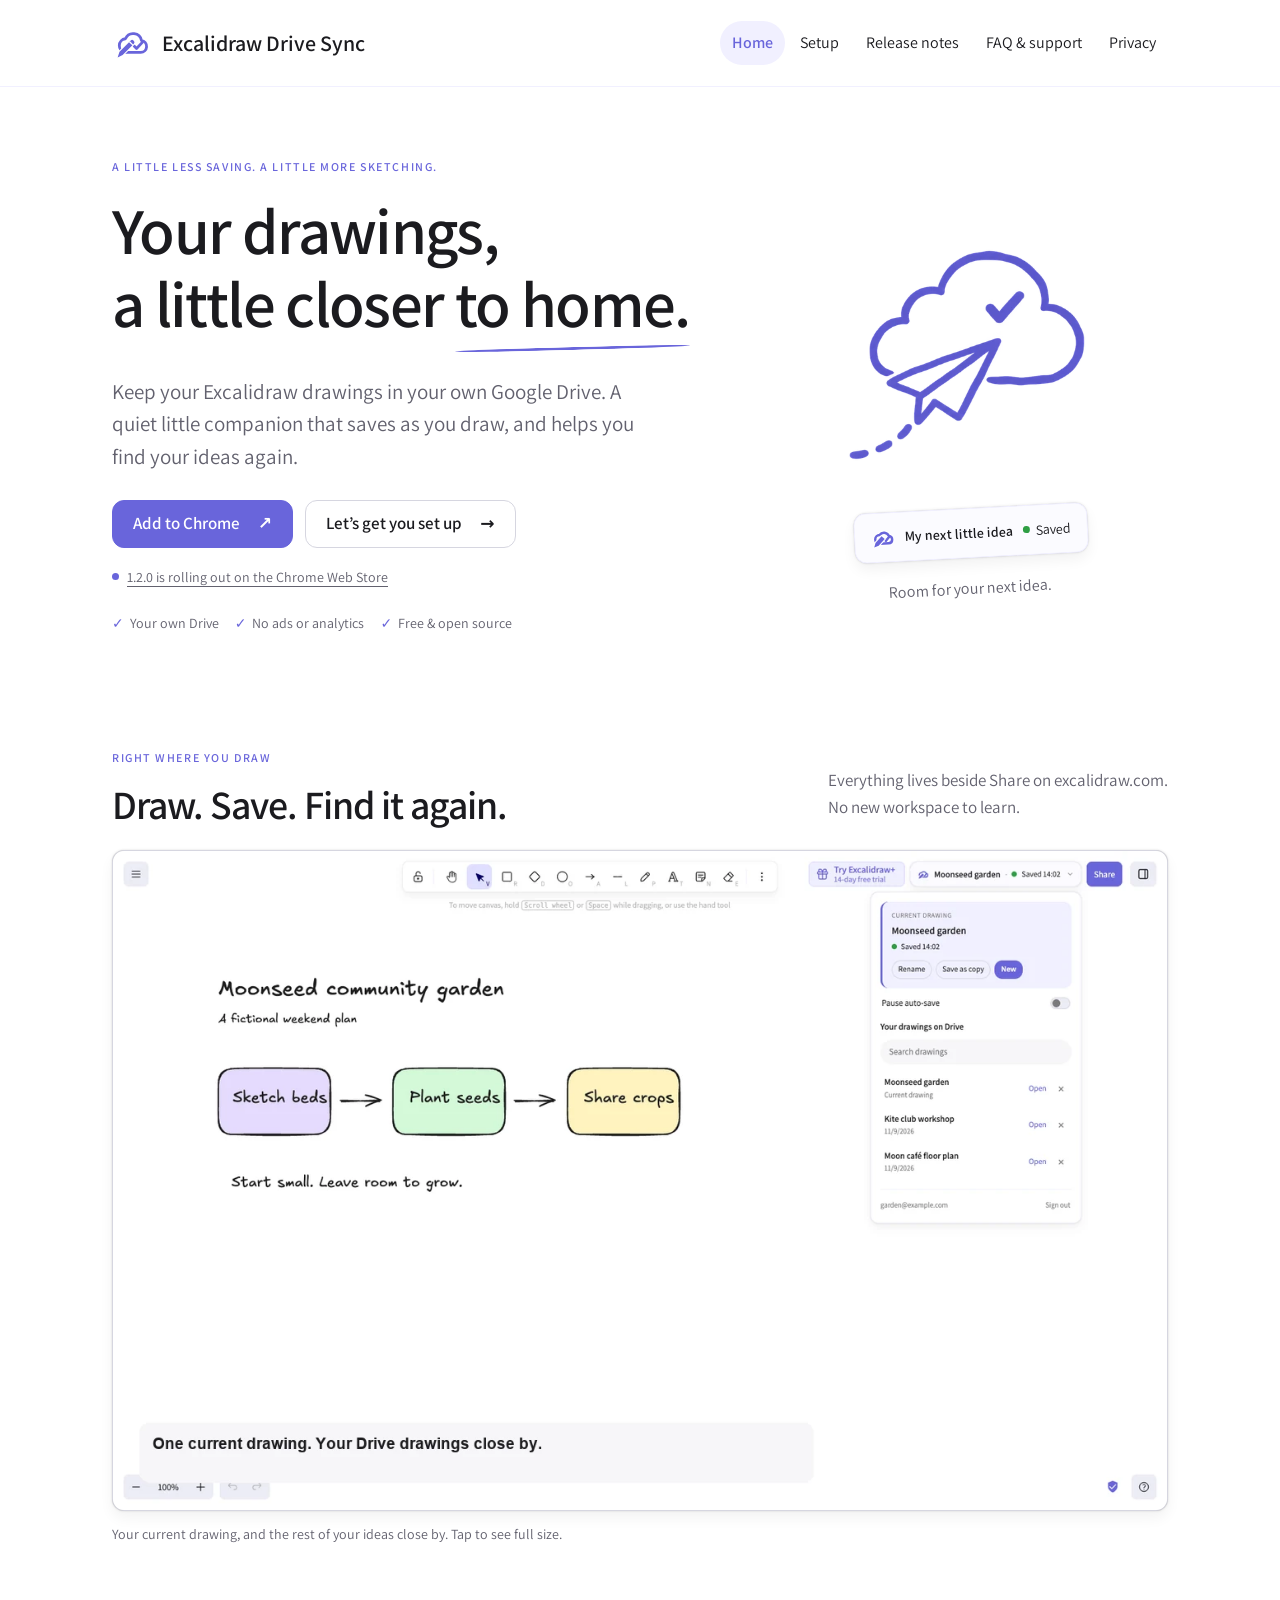
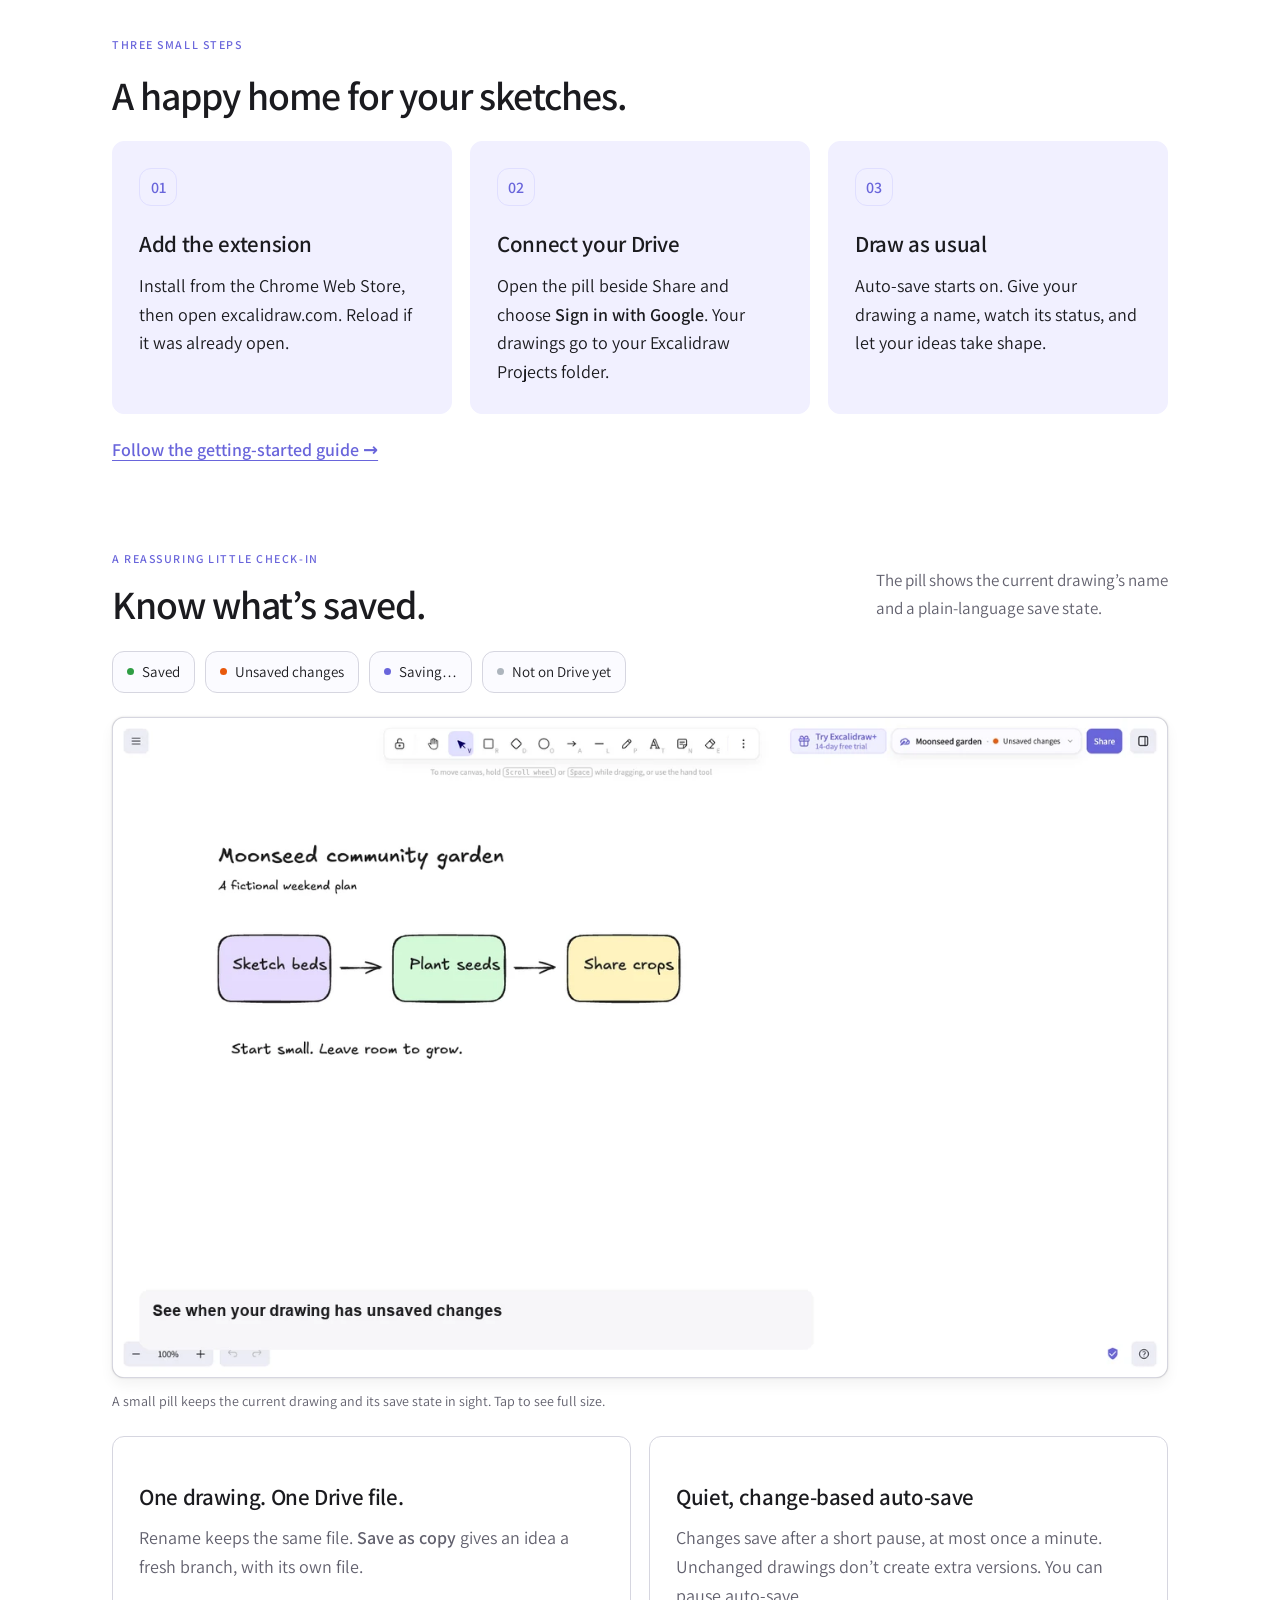
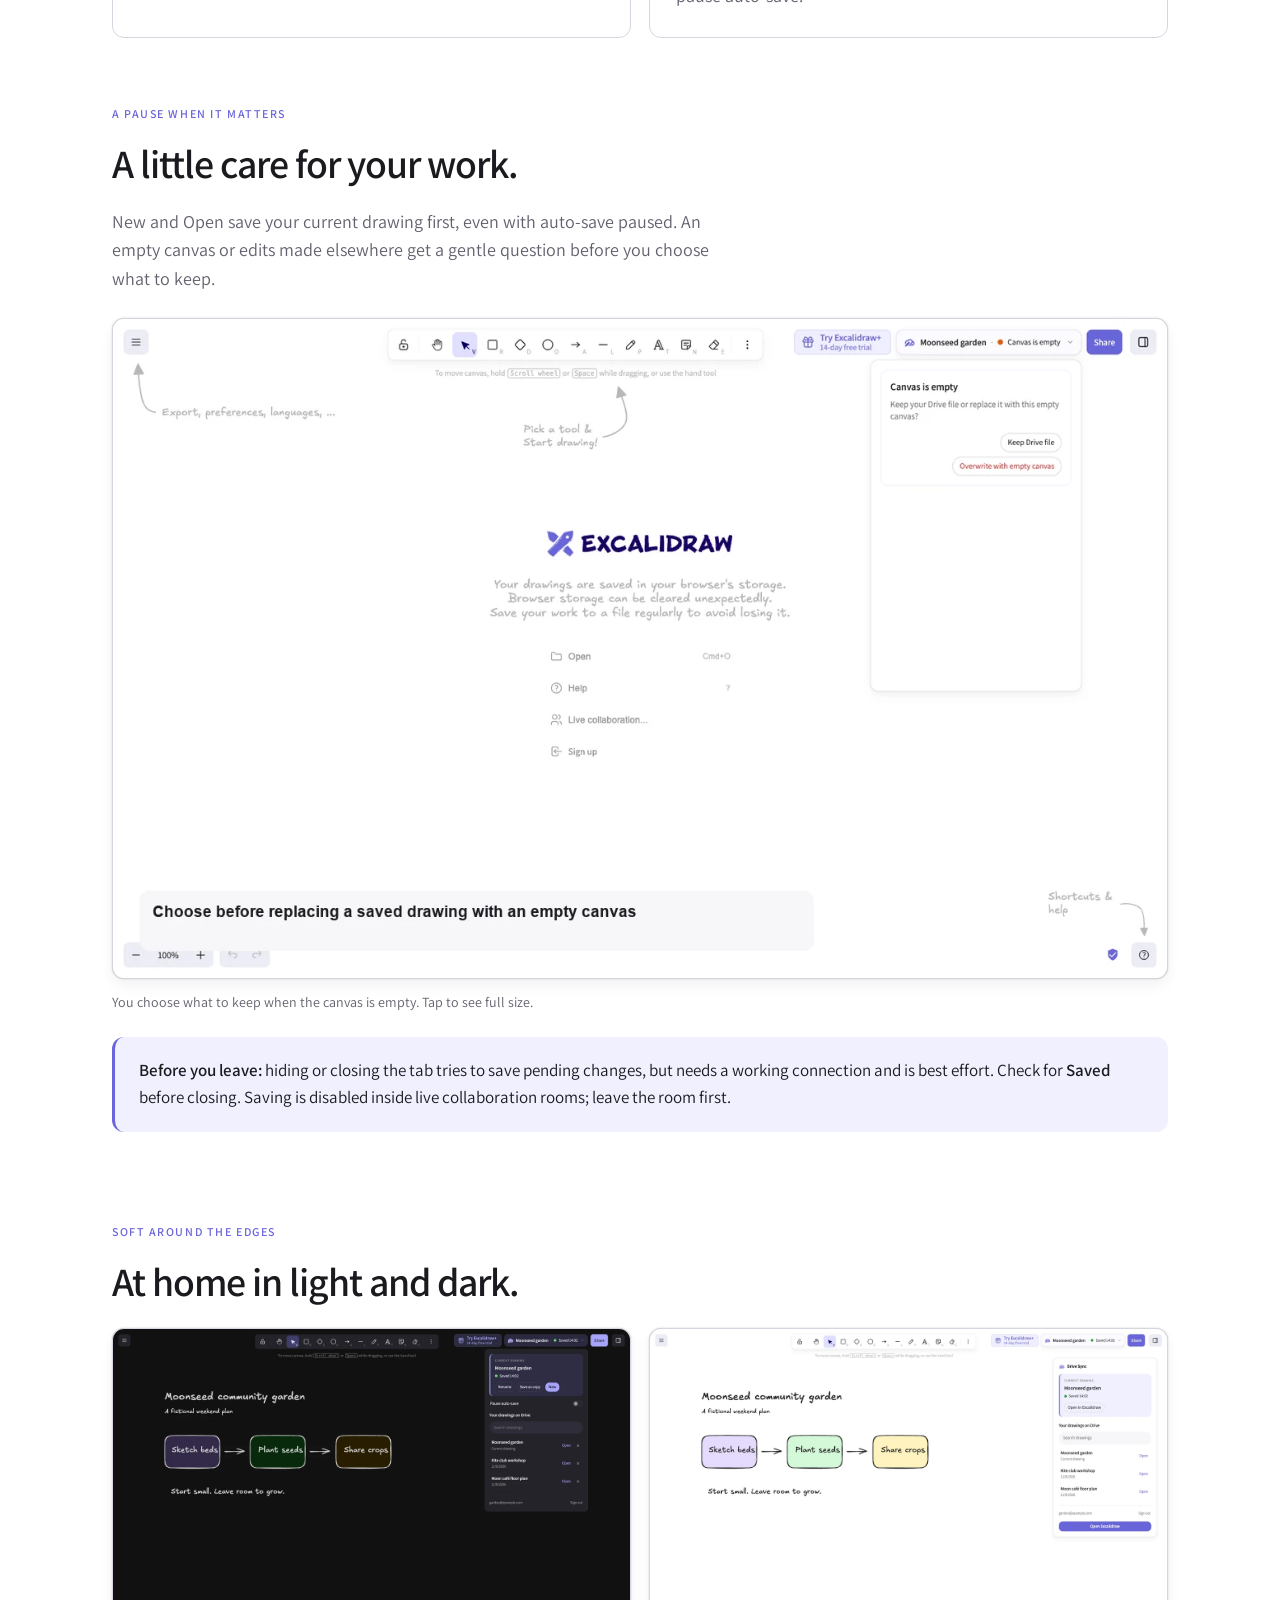
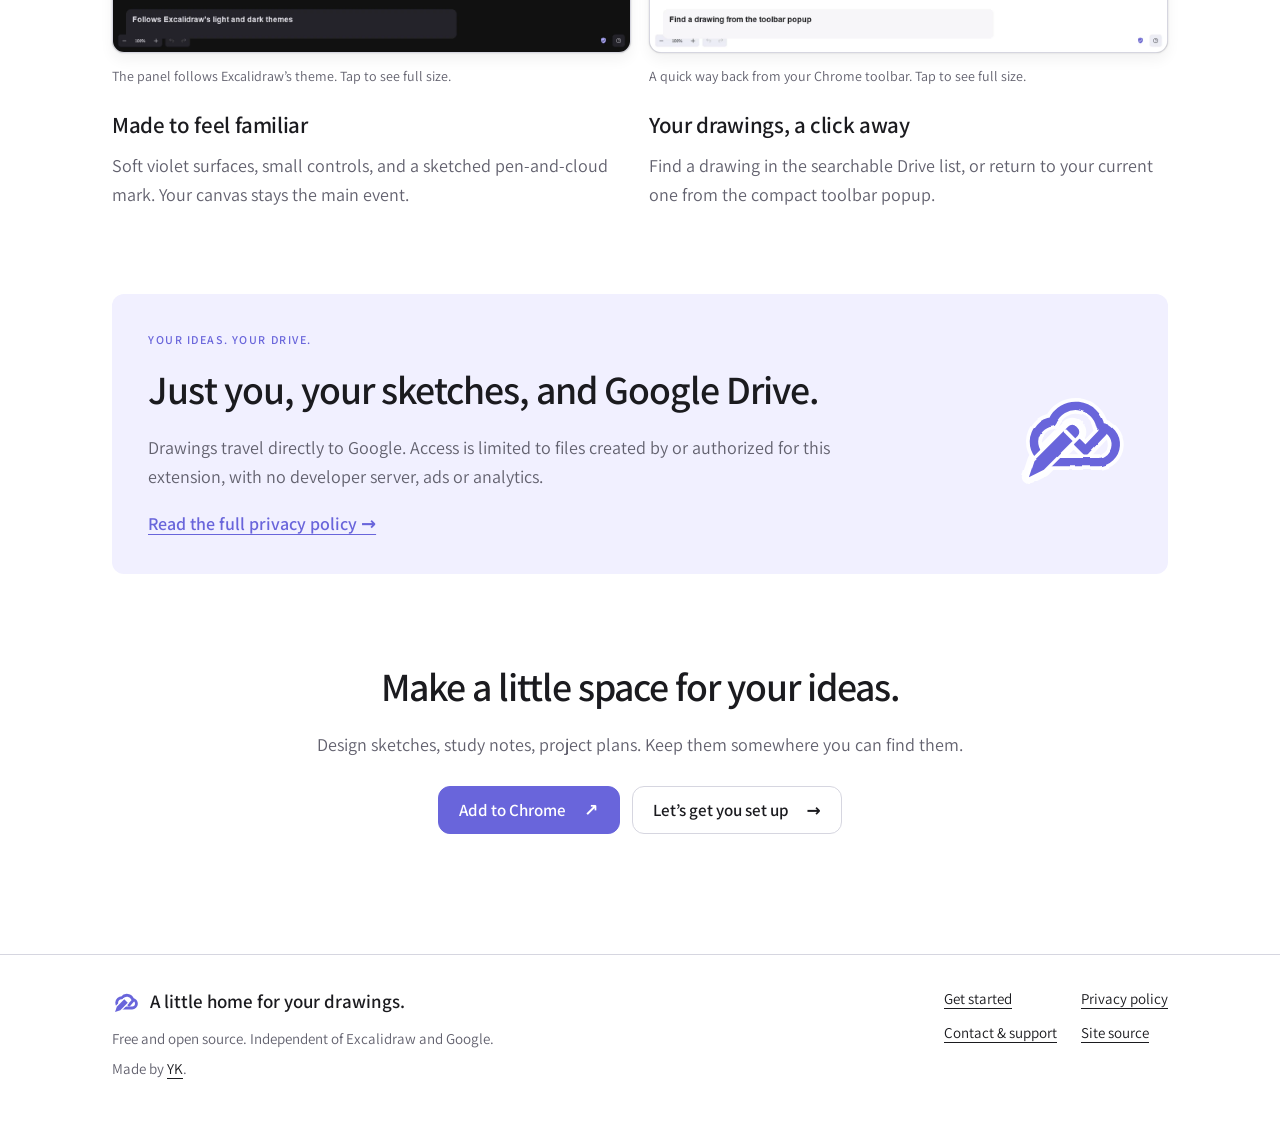
==== index.html @ ca94b6bf "Add Excalidraw Drive Sync guide site Five static pages (home, setup, release notes, FAQ & support, p" ====
<!doctype html>
<html lang="en">
<head>
<meta charset="utf-8"><meta name="viewport" content="width=device-width, initial-scale=1">
<title>A home for your drawings — Excalidraw Drive Sync</title>
<meta name="description" content="Save your Excalidraw drawings to your own Google Drive. Explore the Chrome extension, screenshots, setup and privacy."><meta name="color-scheme" content="light dark">
<meta name="theme-color" content="#ffffff" media="(prefers-color-scheme: light)"><meta name="theme-color" content="#121212" media="(prefers-color-scheme: dark)">
<link rel="canonical" href="https://yck2024.github.io/excalidraw-drive-sync-guide/"><link rel="icon" type="image/svg+xml" href="assets/img/icon-small-sketch.svg">
<link rel="preload" href="assets/fonts/Assistant-Regular.woff2" as="font" type="font/woff2" crossorigin>
<link rel="stylesheet" href="assets/css/tokens.css"><link rel="stylesheet" href="assets/css/site.css">
</head>
<body><a class="skip-link" href="#main">Skip to content</a>
<header class="site-header"><div class="wrap"><a class="brand" href="index.html"><img src="assets/img/icon-v3-sketch-final.svg" width="40" height="40" alt="">Excalidraw Drive Sync</a><nav aria-label="Main"><ul><li><a href="index.html" aria-current="page">Home</a></li><li><a href="setup.html">Setup</a></li><li><a href="release-notes.html">Release notes</a></li><li><a href="faq.html">FAQ &amp; support</a></li><li><a href="privacy.html">Privacy</a></li></ul></nav></div></header>
<main id="main"><section class="hero wrap"><div><p class="eyebrow">A little less saving. A little more sketching.</p><h1>Your drawings, <br>a little closer <span class="underlined">to home.</span></h1><p class="lead">Keep your Excalidraw drawings in your own Google Drive. A quiet little companion that saves as you draw, and helps you find your ideas again.</p><div class="btn-row"><a class="btn btn-primary" href="https://chromewebstore.google.com/detail/excalidraw-drive-sync/okpilcbnakdgjkckgehclioljodklocm">Add to Chrome <span aria-hidden="true">↗</span></a><a class="btn btn-quiet" href="setup.html">Let’s get you set up <span aria-hidden="true">→</span></a></div><p class="release-line"><span class="dot"></span> <a href="release-notes.html#v1-2-0">1.2.0 is rolling out on the Chrome Web Store</a></p><ul class="badges" aria-label="At a glance"><li>Your own Drive</li><li>No ads or analytics</li><li>Free &amp; open source</li></ul></div><div class="hero-art"><img class="doodle" src="assets/img/doodle-cloud-plane.webp" width="320" height="321" alt="A sketched violet paper plane flying toward a cloud with a check mark."><div class="sample-pill"><img src="assets/img/icon-small-sketch.svg" width="24" height="24" alt=""><strong>My next little idea</strong><span><i class="dot saved"></i> Saved</span></div><p class="art-note">Room for your next idea.</p></div></section>
<section class="section wrap"><div class="section-heading"><div><p class="eyebrow">Right where you draw</p><h2>Draw. Save. Find it again.</h2></div><p>Everything lives beside Share on excalidraw.com. <br>No new workspace to learn.</p></div><figure><a class="image-link" href="assets/img/screenshot-02-panel.webp" aria-label="View full-size screenshot: Your current drawing, and the rest of your ideas close by."><img class="shot" src="assets/img/screenshot-02-panel.webp" width="1280" height="800" loading="lazy" alt="Excalidraw showing the Moonseed garden drawing, a Saved 14:02 status pill, and the open Drive panel with Rename, Save as copy, New, pause auto-save and a searchable drawing list."></a><figcaption>Your current drawing, and the rest of your ideas close by. <span>Tap to see full size.</span></figcaption></figure></section>
<section class="section wrap"><p class="eyebrow">Three small steps</p><h2>A happy home for your sketches.</h2><div class="grid-3"><article class="card"><span class="step-num">01</span><h3>Add the extension</h3><p>Install from the Chrome Web Store, then open excalidraw.com. Reload if it was already open.</p></article><article class="card"><span class="step-num">02</span><h3>Connect your Drive</h3><p>Open the pill beside Share and choose <strong>Sign in with Google</strong>. Your drawings go to your Excalidraw Projects folder.</p></article><article class="card"><span class="step-num">03</span><h3>Draw as usual</h3><p>Auto-save starts on. Give your drawing a name, watch its status, and let your ideas take shape.</p></article></div><p class="section-link"><a href="setup.html">Follow the getting-started guide <span aria-hidden="true">→</span></a></p></section>
<section class="section wrap"><div class="section-heading"><div><p class="eyebrow">A reassuring little check-in</p><h2>Know what’s saved.</h2></div><p>The pill shows the current drawing’s name <br>and a plain-language save state.</p></div><div class="states" aria-label="Save states"><span><i class="dot saved"></i>Saved</span><span><i class="dot unsaved"></i>Unsaved changes</span><span><i class="dot"></i>Saving…</span><span><i class="dot none"></i>Not on Drive yet</span></div><figure><a class="image-link" href="assets/img/screenshot-01-pill.webp" aria-label="View full-size screenshot: A small pill keeps the current drawing and its save state in sight."><img class="shot" src="assets/img/screenshot-01-pill.webp" width="1280" height="800" loading="lazy" alt="The save-status pill beside Share names Moonseed garden and shows an orange dot with Unsaved changes above a hand-drawn garden plan."></a><figcaption>A small pill keeps the current drawing and its save state in sight. <span>Tap to see full size.</span></figcaption></figure><div class="grid"><article class="card"><h3>One drawing. One Drive file.</h3><p>Rename keeps the same file. <strong>Save as copy</strong> gives an idea a fresh branch, with its own file.</p></article><article class="card"><h3>Quiet, change-based auto-save</h3><p>Changes save after a short pause, at most once a minute. Unchanged drawings don’t create extra versions. You can pause auto-save.</p></article></div></section>
<section class="section wrap"><p class="eyebrow">A pause when it matters</p><h2>A little care for your work.</h2><p class="section-intro">New and Open save your current drawing first, even with auto-save paused. An empty canvas or edits made elsewhere get a gentle question before you choose what to keep.</p><figure><a class="image-link" href="assets/img/screenshot-03-safety.webp" aria-label="View full-size screenshot: You choose what to keep when the canvas is empty."><img class="shot" src="assets/img/screenshot-03-safety.webp" width="1280" height="800" loading="lazy" alt="The in-panel Canvas is empty question offers Keep Drive file or Overwrite with empty canvas before replacing a saved drawing."></a><figcaption>You choose what to keep when the canvas is empty. <span>Tap to see full size.</span></figcaption></figure><aside class="note"><strong>Before you leave:</strong> hiding or closing the tab tries to save pending changes, but needs a working connection and is best effort. Check for <strong>Saved</strong> before closing. Saving is disabled inside live collaboration rooms; leave the room first.</aside></section>
<section class="section wrap"><p class="eyebrow">Soft around the edges</p><h2>At home in light and dark.</h2><div class="grid"><div><figure><a class="image-link" href="assets/img/screenshot-04-dark.webp" aria-label="View full-size screenshot: The panel follows Excalidraw’s theme."><img class="shot" src="assets/img/screenshot-04-dark.webp" width="1280" height="800" loading="lazy" alt="Excalidraw in dark mode with a violet-tinted current-drawing card, saved status, search field and Drive drawing list."></a><figcaption>The panel follows Excalidraw’s theme. <span>Tap to see full size.</span></figcaption></figure><h3>Made to feel familiar</h3><p>Soft violet surfaces, small controls, and a sketched pen-and-cloud mark. Your canvas stays the main event.</p></div><div><figure><a class="image-link" href="assets/img/screenshot-05-popup.webp" aria-label="View full-size screenshot: A quick way back from your Chrome toolbar."><img class="shot" src="assets/img/screenshot-05-popup.webp" width="1280" height="800" loading="lazy" alt="The compact Chrome toolbar popup shows the current Moonseed garden drawing, an Open in Excalidraw action and a searchable list of Drive drawings."></a><figcaption>A quick way back from your Chrome toolbar. <span>Tap to see full size.</span></figcaption></figure><h3>Your drawings, a click away</h3><p>Find a drawing in the searchable Drive list, or return to your current one from the compact toolbar popup.</p></div></div></section>
<section class="section wrap"><div class="callout"><div><p class="eyebrow">Your ideas. Your Drive.</p><h2>Just you, your sketches, and Google Drive.</h2><p>Drawings travel directly to Google. Access is limited to files created by or authorized for this extension, with no developer server, ads or analytics.</p><a href="privacy.html">Read the full privacy policy <span aria-hidden="true">→</span></a></div><img src="assets/img/icon-v3-sketch-final.svg" width="120" height="120" alt=""></div></section>
<section class="section wrap final-cta"><h2>Make a little space for your ideas.</h2><p>Design sketches, study notes, project plans. Keep them somewhere you can find them.</p><div class="btn-row"><a class="btn btn-primary" href="https://chromewebstore.google.com/detail/excalidraw-drive-sync/okpilcbnakdgjkckgehclioljodklocm">Add to Chrome <span aria-hidden="true">↗</span></a><a class="btn btn-quiet" href="setup.html">Let’s get you set up <span aria-hidden="true">→</span></a></div></section></main>
<footer class="site-footer"><div class="wrap"><div><a class="brand footer-brand" href="index.html"><img src="assets/img/icon-small-sketch.svg" width="28" height="28" alt="">A little home for your drawings.</a><p>Free and open source. Independent of Excalidraw and Google.</p><p>Made by <a href="https://kengblog.com/">YK</a>.</p></div><nav aria-label="Footer"><ul><li><a href="setup.html">Get started</a></li><li><a href="privacy.html">Privacy policy</a></li><li><a href="https://kengblog.com/contact.html">Contact &amp; support</a></li><li><a href="https://github.com/yck2024/excalidraw-drive-sync-guide">Site source</a></li></ul></nav></div></footer>
</body></html>
---- assets/css/tokens.css ----
/* Excalidraw Drive Sync design tokens. Generated from tokens.json (approved Soft direction, ADR 0010-0018).
   Scope: the extension's shadow root (:host) on excalidraw.com and the popup document (:root). */
:host, :root {
  --eds-font-ui: 13px;
  --eds-font-pill: 13.33px;
  --eds-font-label: 11px;
  --eds-font-title: 14px;
  --eds-font-family: Assistant, system-ui, -apple-system, 'Segoe UI', Roboto, Helvetica, Arial, sans-serif;
  --eds-size-control: 36px;
  --eds-size-pill: 38px;
  --eds-size-panel: 320px;
  --eds-size-gap: 8px;
  --eds-size-pad: 14px;
  --eds-size-dot: 8px;
  --eds-size-mark: 18px;
  --eds-size-icon: 20px;
  --eds-size-pad-card: 14px;
  --eds-size-chip: 28px;
  --eds-radius-md: 8px;
  --eds-radius-lg: 12px;
  --eds-radius-pill: 12px;
  --eds-radius-chip: 999px;
  --eds-radius-field: 999px;
  --eds-shadow-island: 0 0 1px rgba(0,0,0,.17), 0 0 3px rgba(0,0,0,.08), 0 7px 14px rgba(0,0,0,.05);
}

/* light (default) */
:host, :root {
  --eds-accent: #6965db;
  --eds-accent-hover: #5753d0;
  --eds-accent-soft: #f1f0ff;
  --eds-accent-container: #e0dfff;
  --eds-on-accent: #ffffff;
  --eds-island: #ffffff;
  --eds-page: #ffffff;
  --eds-border: #f1f0ff;
  --eds-border-strong: #d6d6e0;
  --eds-surface: #f6f6f9;
  --eds-surface-low: #ececf4;
  --eds-text: #1b1b1f;
  --eds-text-muted: #7a7a7a;
  --eds-text-faint: #999999;
  --eds-saved: #2f9e44;
  --eds-unsaved: #e8590c;
  --eds-saving: #6965db;
  --eds-none: #adb5bd;
  --eds-conflict: #e03131;
  --eds-danger-bg: #fff0f0;
  --eds-danger-text: #c92a2a;
  --eds-pill-bg: #fbfbff;
  --eds-pill-border: #f1f0ff;
  --eds-card-tint: #f1f0ff;
  --eds-card-edge: #6965db;
  --eds-field-bg: #f6f6f9;
  --eds-row-hover: #f6f6f9;
  --eds-chip-border: #d6d6e0;
}

/* dark: page UI follows Excalidraw's own theme class (ADR 0013) */
:host-context(.excalidraw.theme--dark), :host([data-theme="dark"]) {
  --eds-accent: #a8a5ff;
  --eds-accent-hover: #bbb8ff;
  --eds-accent-soft: #2e2d39;
  --eds-accent-container: #403e6a;
  --eds-on-accent: #121212;
  --eds-island: #232329;
  --eds-page: #121212;
  --eds-border: #2e2d39;
  --eds-border-strong: #3f3e4d;
  --eds-surface: #1b1b21;
  --eds-surface-low: #27272f;
  --eds-text: #e3e3e8;
  --eds-text-muted: #999999;
  --eds-text-faint: #7a7a7a;
  --eds-saved: #69db7c;
  --eds-unsaved: #ffa94d;
  --eds-saving: #a8a5ff;
  --eds-none: #868e96;
  --eds-conflict: #ff8787;
  --eds-danger-bg: #3a2222;
  --eds-danger-text: #ffa8a5;
  --eds-pill-bg: #2a2940;
  --eds-pill-border: #2e2d39;
  --eds-card-tint: #2f2d44;
  --eds-card-edge: #a8a5ff;
  --eds-field-bg: #2e2d39;
  --eds-row-hover: #2a2a33;
  --eds-chip-border: #3f3e4d;
}

/* popup: no Excalidraw around it, so it follows the system (ADR 0013) */
@media (prefers-color-scheme: dark) {
  :root:not([data-theme="light"]) {
    --eds-accent: #a8a5ff;
    --eds-accent-hover: #bbb8ff;
    --eds-accent-soft: #2e2d39;
    --eds-accent-container: #403e6a;
    --eds-on-accent: #121212;
    --eds-island: #232329;
    --eds-page: #121212;
    --eds-border: #2e2d39;
    --eds-border-strong: #3f3e4d;
    --eds-surface: #1b1b21;
    --eds-surface-low: #27272f;
    --eds-text: #e3e3e8;
    --eds-text-muted: #999999;
    --eds-text-faint: #7a7a7a;
    --eds-saved: #69db7c;
    --eds-unsaved: #ffa94d;
    --eds-saving: #a8a5ff;
    --eds-none: #868e96;
    --eds-conflict: #ff8787;
    --eds-danger-bg: #3a2222;
    --eds-danger-text: #ffa8a5;
    --eds-pill-bg: #2a2940;
    --eds-pill-border: #2e2d39;
    --eds-card-tint: #2f2d44;
    --eds-card-edge: #a8a5ff;
    --eds-field-bg: #2e2d39;
    --eds-row-hover: #2a2a33;
    --eds-chip-border: #3f3e4d;
}
}

/* saving pulse */
@keyframes eds-pulse { 0%,100% { opacity: 1 } 50% { opacity: .35 } }
@media (prefers-reduced-motion: reduce) { .eds-dot.saving { animation: none } }
---- assets/css/site.css ----
/* Shared header, cards, steps, screenshot frames and FAQ pattern adapted from
   yck2024/ai-prompt-assistant. Palette and artwork: approved Drive Sync Soft kit. */
@font-face{font-family:Assistant;src:url('../fonts/Assistant-Regular.woff2') format('woff2');font-weight:400;font-style:normal;font-display:swap}
@font-face{font-family:Assistant;src:url('../fonts/Assistant-SemiBold.woff2') format('woff2');font-weight:600 900;font-style:normal;font-display:swap}
:root{color-scheme:light dark;--muted:#62616e;--heading:var(--eds-text);--max:1120px;--gutter:32px}
@media(prefers-color-scheme:dark){:root{--muted:#b1afbe}}
* ,*::before,*::after{box-sizing:border-box}
html{scroll-padding-top:24px;-webkit-text-size-adjust:100%}
body{margin:0;background:var(--eds-page);color:var(--eds-text);font:400 18px/1.6 var(--eds-font-family);overflow-wrap:break-word}
img{display:block;max-width:100%;height:auto}
a{color:var(--eds-accent);text-underline-offset:4px;text-decoration-thickness:1px}
a:hover{text-decoration-thickness:2px}
:focus-visible{outline:3px solid var(--eds-accent);outline-offset:4px;border-radius:4px}
h1,h2,h3{font-weight:600;line-height:1.12;letter-spacing:-.025em;margin:0 0 .55em;color:var(--heading)}
h1{font-size:clamp(42px,5.1vw,66px)}h2{font-size:clamp(29px,3.5vw,40px)}h3{font-size:23px;letter-spacing:-.015em;line-height:1.25}
p,ul,ol,dl{margin:0 0 1em}li+li{margin-top:.4em}strong{font-weight:600}
.wrap{width:100%;max-width:var(--max);margin:0 auto;padding-left:var(--gutter);padding-right:var(--gutter)}
.reading{max-width:860px}.reading .section{padding-left:0;padding-right:0}
.site-header{border-bottom:1px solid var(--eds-border);padding:21px 0}
.site-header .wrap{display:flex;align-items:center;justify-content:space-between;gap:16px;flex-wrap:wrap}
.brand{display:inline-flex;align-items:center;gap:10px;font-size:22px;font-weight:600;text-decoration:none;color:var(--eds-text);line-height:1.2}
.brand img{flex:none}.site-header nav ul{display:flex;gap:3px;flex-wrap:wrap;list-style:none;margin:0;padding:0}
.site-header nav li+li{margin:0}.site-header nav a{display:block;font-size:16px;padding:9px 12px;color:var(--eds-text);text-decoration:none;border-radius:999px}
.site-header nav a:hover{background:var(--eds-surface)}.site-header nav a[aria-current]{background:var(--eds-card-tint);color:var(--eds-accent);font-weight:600}
.skip-link{position:absolute;top:-100px;left:16px;z-index:20;background:var(--eds-accent);color:var(--eds-on-accent);padding:10px 18px;border-radius:12px}.skip-link:focus{top:8px}
.hero{display:grid;grid-template-columns:1.35fr .85fr;gap:36px;align-items:center;padding-top:70px;padding-bottom:52px}
.eyebrow{text-transform:uppercase;letter-spacing:.13em;font-size:12px;font-weight:600;color:var(--eds-accent);margin-bottom:18px}
.lead{font-size:21px;line-height:1.55;max-width:53ch;color:var(--muted)}
.underlined{position:relative;white-space:nowrap}.underlined::after{content:'';position:absolute;left:0;right:0;bottom:-4px;border-bottom:3px solid var(--eds-accent);border-radius:50%;transform:rotate(-1.5deg)}
.btn-row{display:flex;gap:12px;flex-wrap:wrap;margin:26px 0 18px}.btn{display:inline-flex;justify-content:center;align-items:center;gap:18px;min-height:48px;padding:11px 20px;border:1px solid var(--eds-chip-border);border-radius:12px;font-size:17px;font-weight:600;text-decoration:none;line-height:1.3}
.btn:hover{text-decoration:none;background:var(--eds-surface)}.btn-primary{background:var(--eds-accent);border-color:var(--eds-accent);color:var(--eds-on-accent)}.btn-primary:hover{background:var(--eds-accent-hover)}.btn-quiet{color:var(--eds-text)}
.release-line{font-size:14px;display:flex;align-items:center;gap:8px;color:var(--muted);margin:0 0 24px}.release-line a{color:var(--muted)}
.dot{display:inline-block;flex:none;width:7px;height:7px;background:var(--eds-accent);border-radius:50%}.dot.saved{background:var(--eds-saved)}.dot.unsaved{background:var(--eds-unsaved)}.dot.none{background:var(--eds-none)}
.badges{list-style:none;display:flex;flex-wrap:wrap;gap:8px 16px;padding:0;font-size:14px;color:var(--muted)}.badges li+li{margin:0}.badges li::before{content:'✓';margin-right:6px;color:var(--eds-accent)}
.hero-art{display:flex;flex-direction:column;align-items:center;position:relative;padding:16px 0}.hero-art .doodle{width:min(100%,320px)}
.sample-pill{display:flex;gap:10px;align-items:center;padding:12px 16px;border:1px solid var(--eds-pill-border);background:var(--eds-pill-bg);box-shadow:var(--eds-shadow-island);border-radius:12px;font-size:14px;transform:rotate(-3deg);white-space:nowrap}.sample-pill span{display:flex;align-items:center;gap:6px}.art-note{font-size:16px;color:var(--muted);margin-top:18px;transform:rotate(-3deg)}
.section{padding-top:48px;padding-bottom:18px}.section-heading{display:flex;align-items:end;justify-content:space-between;gap:32px;margin-bottom:24px}.section-heading p:last-child{font-size:17px;color:var(--muted);margin-bottom:5px}.section-heading .eyebrow{margin-bottom:14px}.section-heading h2{margin-bottom:0}.section-intro{max-width:68ch;color:var(--muted)}
figure{margin:24px 0}figure .shot{border:1px solid var(--eds-border-strong);border-radius:12px;box-shadow:var(--eds-shadow-island);background:#fff;width:100%}.image-link{display:block;border-radius:12px}figcaption{font-size:14px;color:var(--muted);margin-top:12px}figcaption span{white-space:nowrap}
.grid,.grid-3{display:grid;gap:18px;grid-template-columns:repeat(2,minmax(0,1fr));margin-top:24px}.grid-3{grid-template-columns:repeat(3,minmax(0,1fr))}.grid p{color:var(--muted)}.grid figure{margin-top:0}.grid h3{margin-top:20px}
.card{padding:26px;background:var(--eds-island);border:1px solid var(--eds-border-strong);border-radius:12px}.card>:last-child{margin-bottom:0}.grid-3 .card{background:var(--eds-card-tint);border-color:var(--eds-border)}.step-num{display:inline-flex;align-items:center;justify-content:center;width:38px;height:38px;border-radius:12px;border:1px solid var(--eds-accent-container);color:var(--eds-accent);background:var(--eds-accent-soft);font-size:16px;font-weight:600;margin-bottom:24px}.section-link{margin-top:22px;font-weight:600}
.states{display:flex;flex-wrap:wrap;gap:10px;margin:24px 0}.states>span{display:flex;align-items:center;gap:8px;padding:8px 14px;background:var(--eds-pill-bg);border:1px solid var(--eds-border-strong);border-radius:12px;font-size:15px}
.note{padding:20px 24px;border-radius:12px;background:var(--eds-card-tint);border-left:3px solid var(--eds-card-edge);font-size:17px;margin:24px 0}.callout{display:flex;gap:40px;align-items:center;justify-content:space-between;background:var(--eds-card-tint);border-radius:12px;padding:36px}.callout div{max-width:720px}.callout img{flex:none}.callout p:not(.eyebrow){color:var(--muted)}.callout a{font-weight:600}.final-cta{text-align:center;padding-top:72px;padding-bottom:32px}.final-cta p{color:var(--muted)}.final-cta .btn-row{justify-content:center}
.page-head{padding-top:60px;padding-bottom:22px}.page-head h1{max-width:850px}.page-head .lead{max-width:65ch}.page-head+.reading{padding-top:8px}.toc{display:flex;gap:8px;flex-wrap:wrap;list-style:none;padding:0}.toc li+li{margin:0}.toc a{display:block;padding:6px 14px;border:1px solid var(--eds-border-strong);border-radius:999px;font-size:15px;text-decoration:none}.toc a:hover{background:var(--eds-surface)}
dt{font-weight:600;margin-top:22px;font-size:20px}dd{margin:4px 0 16px;color:var(--muted)}code{font-family:ui-monospace,monospace;font-size:.84em;overflow-wrap:anywhere;background:var(--eds-surface);padding:2px 5px;border-radius:5px}.muted,.source-note{color:var(--muted)}.source-note{font-size:15px;margin:24px 0}.release{margin:24px 0;padding:32px}.release-heading{display:flex;align-items:center;gap:16px;margin-bottom:12px}.release-heading h2{margin:0}.tag{display:inline-block;border:1px solid var(--eds-accent-container);background:var(--eds-card-tint);color:var(--eds-accent);border-radius:999px;padding:3px 12px;font-size:14px;font-weight:600}.effective{color:var(--muted);font-size:16px}.prose section{margin:36px 0}.prose h2{font-size:30px}.prose h3{margin-top:24px}
.faq details{border:1px solid var(--eds-border-strong);border-radius:12px;margin:12px 0;background:var(--eds-island)}.faq summary{cursor:pointer;padding:18px 22px;font-size:19px;font-weight:600;display:flex;align-items:center;justify-content:space-between;gap:18px;list-style:none;line-height:1.35}.faq summary::-webkit-details-marker{display:none}.faq summary::after{content:'+';font-size:24px;color:var(--eds-accent)}.faq details[open] summary::after{content:'−'}.faq .answer{padding:0 22px 20px;color:var(--muted)}.faq .answer p{margin:0}.support{margin-top:42px;justify-content:start}.support h2{font-size:30px}.support img{order:0}
.site-footer{border-top:1px solid var(--eds-border-strong);padding:32px 0 40px;margin-top:70px;font-size:15px;color:var(--muted)}.site-footer .wrap{display:flex;justify-content:space-between;gap:36px}.site-footer .brand{font-size:19px;margin-bottom:12px}.site-footer p{margin:0 0 6px}.site-footer ul{list-style:none;display:grid;grid-template-columns:auto auto;gap:10px 24px;padding:0;margin:0}.site-footer li+li{margin:0}.site-footer a{color:var(--eds-text)}
@media(max-width:900px){.site-header .wrap{justify-content:center}.hero{grid-template-columns:1.25fr .75fr;gap:16px;padding-top:48px}.sample-pill{font-size:12px;padding:10px;gap:6px}.hero-art .doodle{max-width:260px}.sample-pill img{width:18px}.section-heading{align-items:start}.section-heading p:last-child{max-width:32ch}.grid-3{gap:12px}.card{padding:22px}}
@media(max-width:680px){:root{--gutter:20px}body{font-size:17px}.site-header{padding:16px 0}.site-header .wrap{justify-content:start;gap:16px}.brand{font-size:21px}.brand img{width:34px}.site-header nav a{font-size:14px;padding:8px 10px}.hero{display:flex;flex-direction:column;align-items:stretch;padding-top:38px;padding-bottom:8px;gap:12px}.hero h1{font-size:46px}.lead{font-size:20px}.hero-art{padding-top:0}.hero-art .doodle{max-width:220px}.sample-pill{font-size:13px;gap:8px;padding:12px}.art-note{margin-top:14px;margin-bottom:0}.section{padding-top:40px}.section-heading{display:block}.section-heading p:last-child{max-width:none;margin-top:16px}.grid,.grid-3{grid-template-columns:1fr}.grid{gap:22px}.card{padding:24px}.step-num{margin-bottom:18px}.grid h3{margin-top:14px}.section-heading br{display:none}.callout{padding:26px;gap:20px}.callout>img{width:64px}.callout:not(.support)>img{display:none}.final-cta{padding-top:48px}.btn-row{gap:10px}.btn{font-size:16px;padding:12px 16px;gap:10px}.page-head{padding-top:36px}.page-head h1{font-size:42px}.note{padding:18px;font-size:16px}.release{padding:24px}.site-footer .wrap{display:block}.site-footer ul{display:flex;flex-wrap:wrap;gap:12px 22px;margin-top:22px}.faq summary{padding:17px 18px;font-size:18px}.faq .answer{padding-left:18px;padding-right:18px}.support{display:block}.support img{margin-bottom:22px}.support h2{font-size:30px}figcaption{font-size:13px}}
@media(prefers-reduced-motion:reduce){*{scroll-behavior:auto!important}}
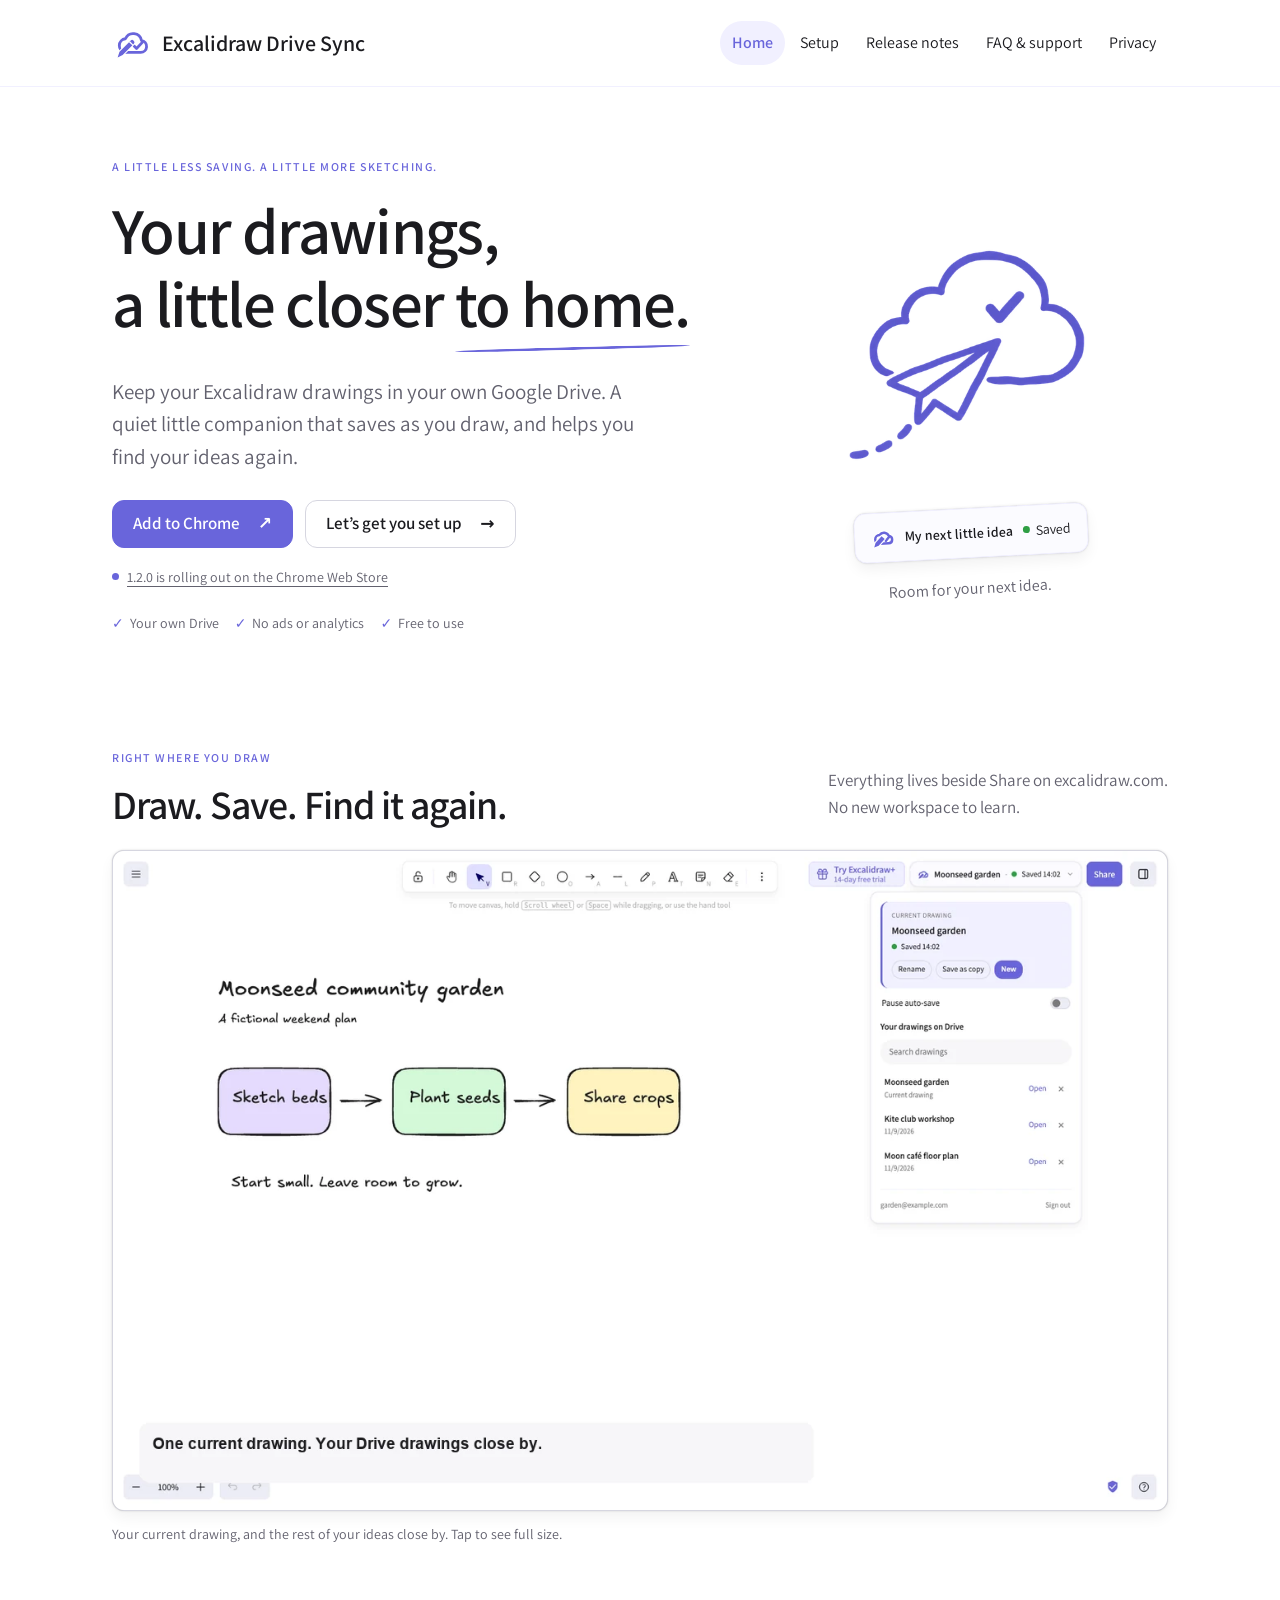
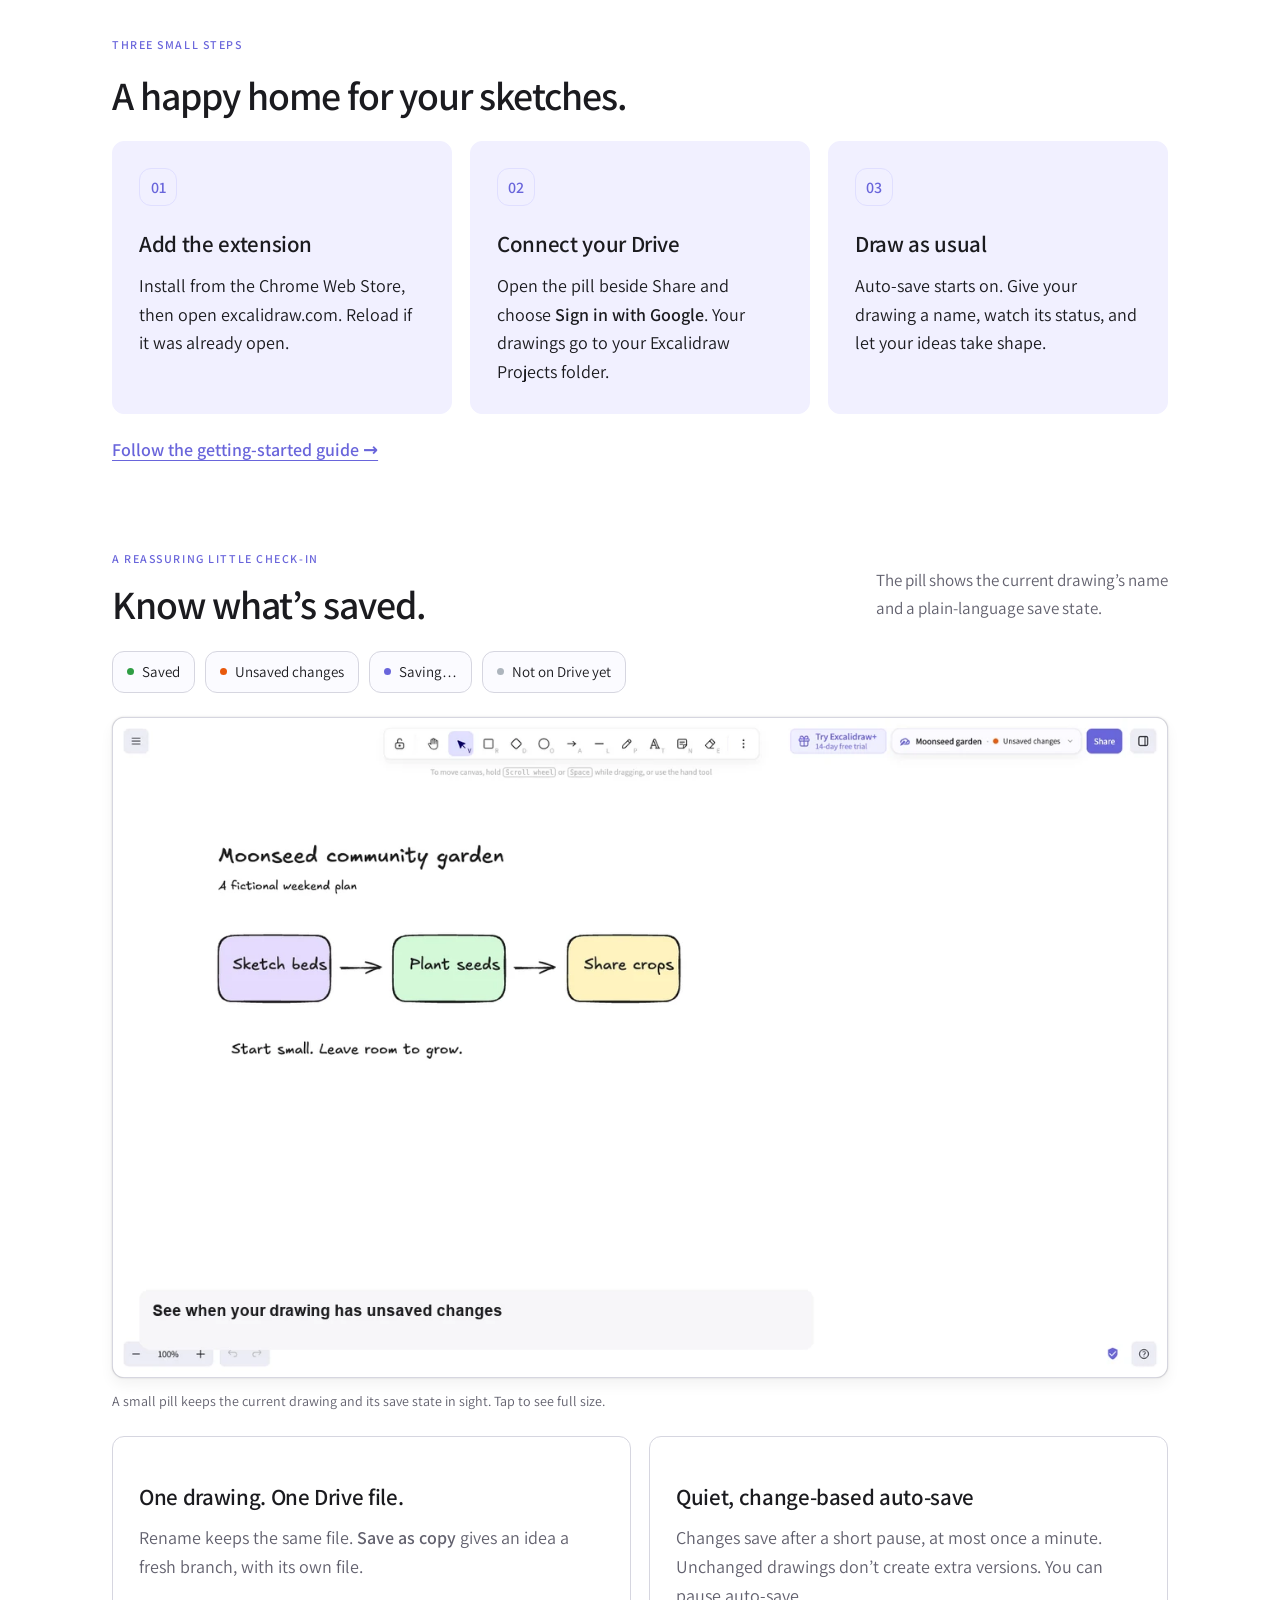
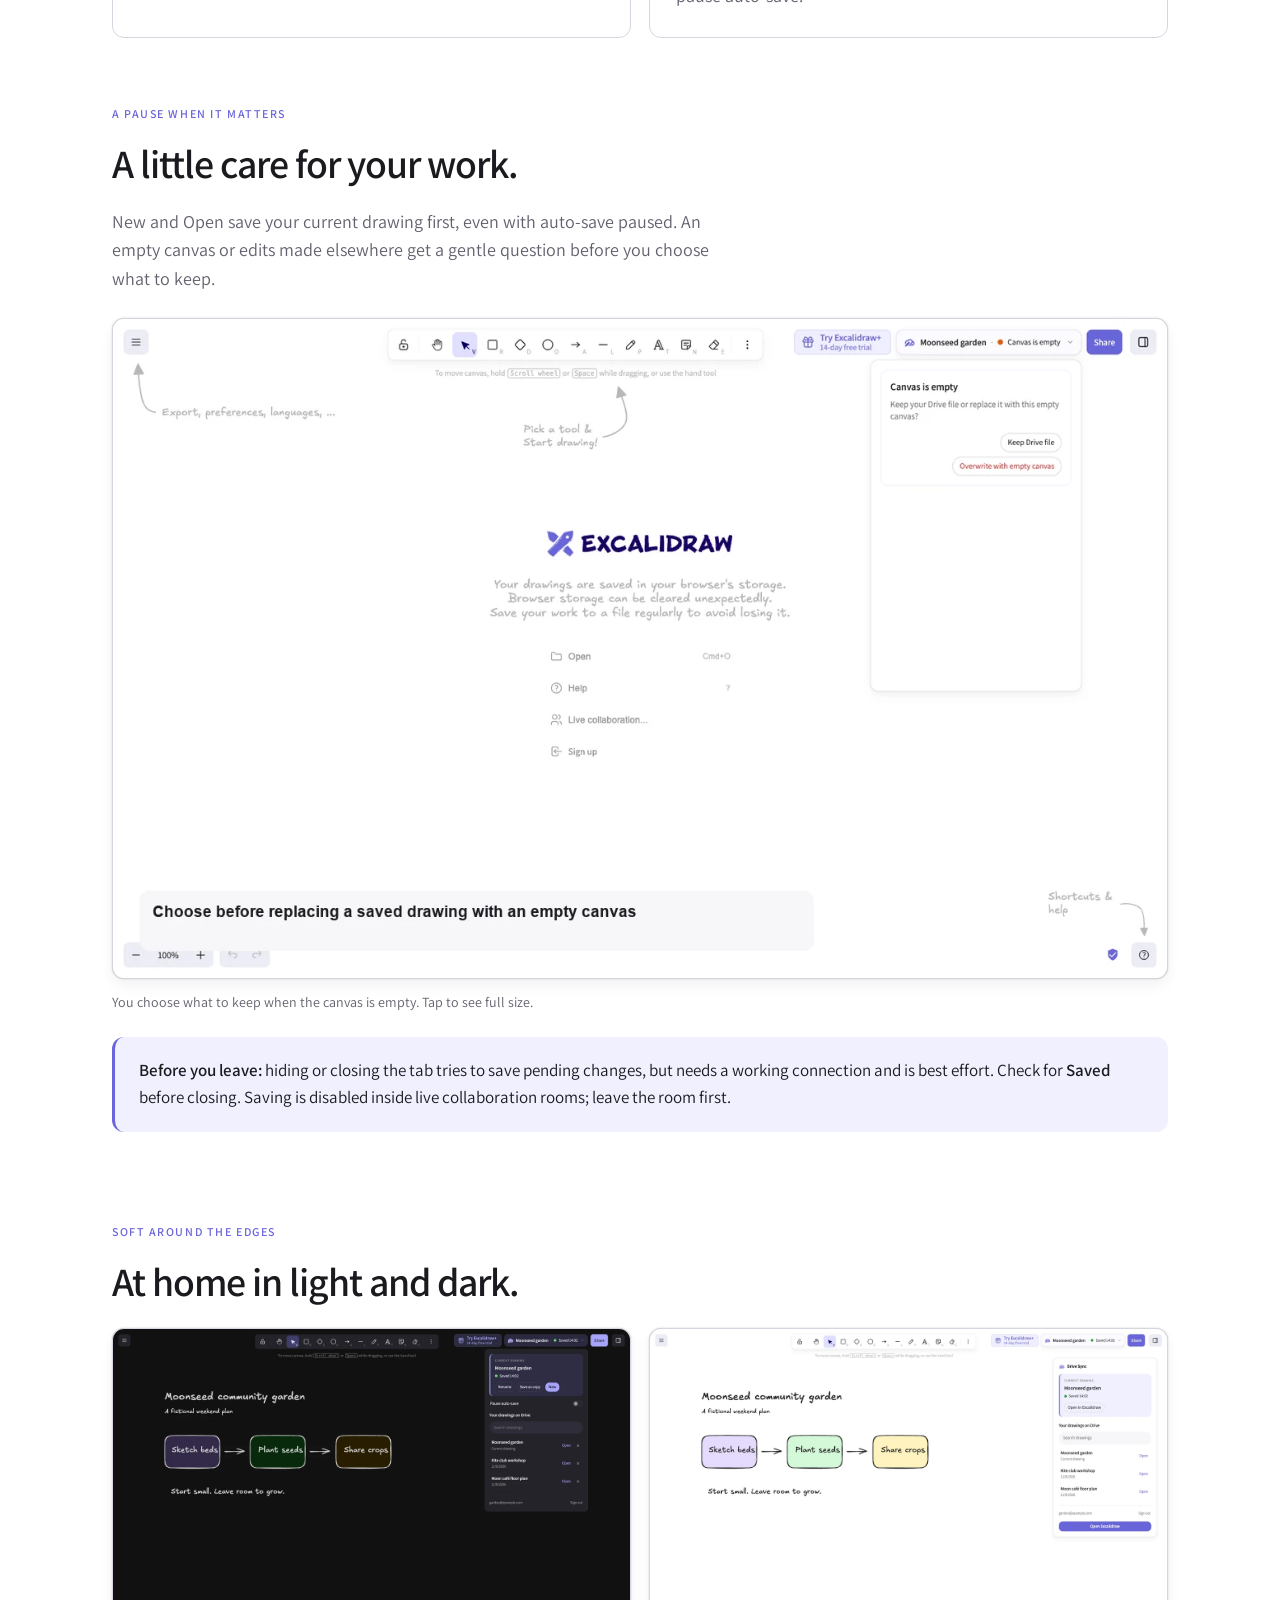
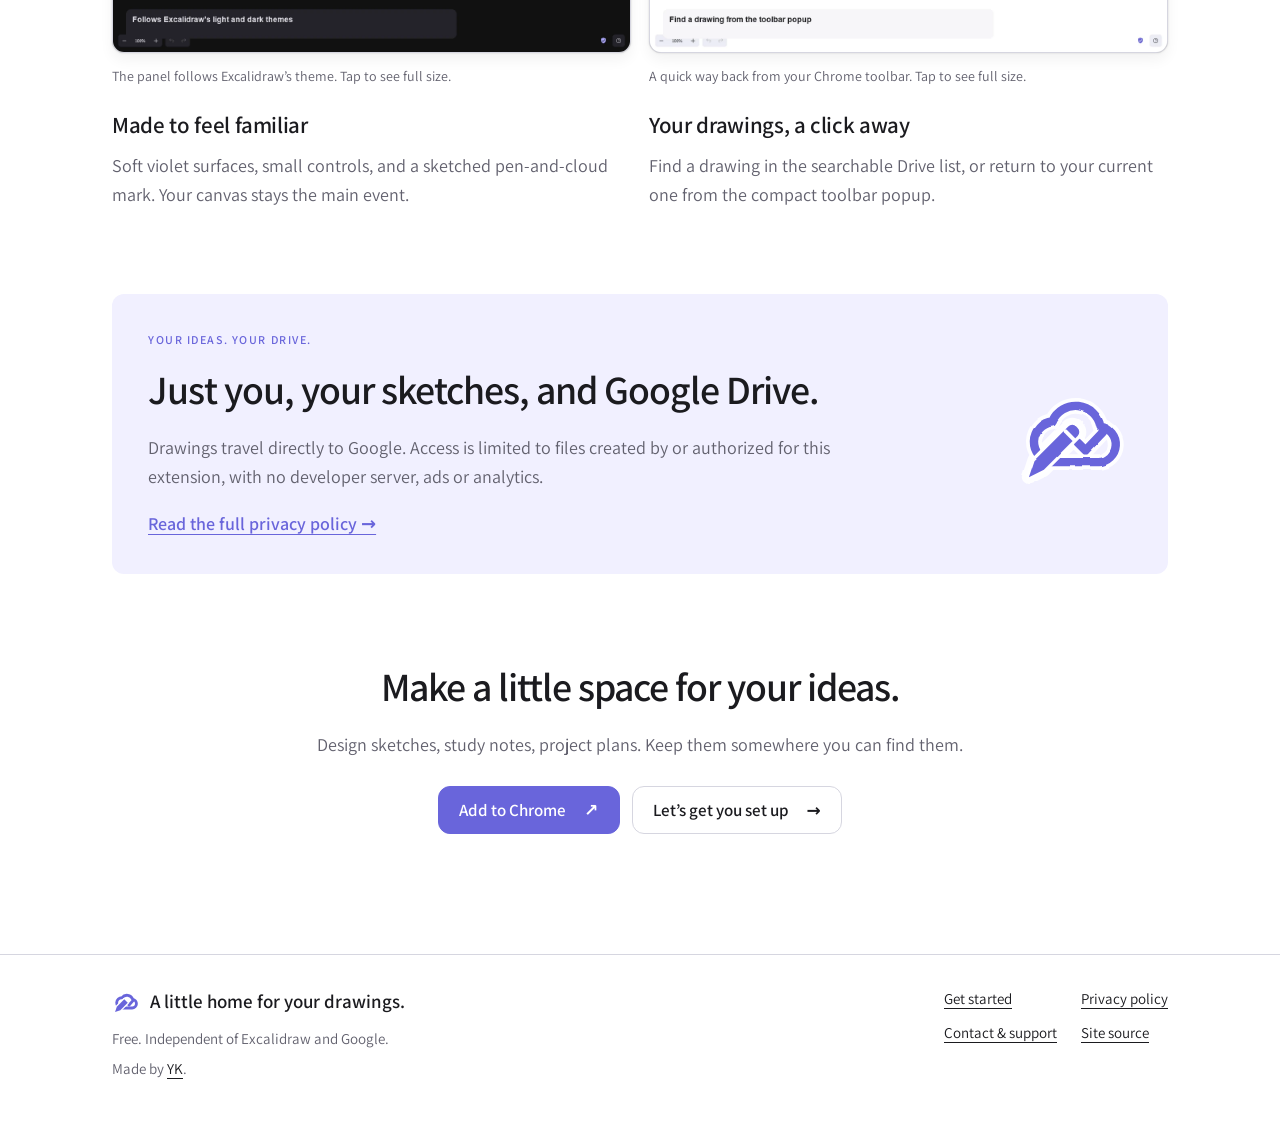
==== commit 2b501d96: "Describe the extension as free, not open source The extension's code repository is private, so the h" ====
--- a/index.html
+++ b/index.html
@@ -11,7 +11,7 @@
 </head>
 <body><a class="skip-link" href="#main">Skip to content</a>
 <header class="site-header"><div class="wrap"><a class="brand" href="index.html"><img src="assets/img/icon-v3-sketch-final.svg" width="40" height="40" alt="">Excalidraw Drive Sync</a><nav aria-label="Main"><ul><li><a href="index.html" aria-current="page">Home</a></li><li><a href="setup.html">Setup</a></li><li><a href="release-notes.html">Release notes</a></li><li><a href="faq.html">FAQ &amp; support</a></li><li><a href="privacy.html">Privacy</a></li></ul></nav></div></header>
-<main id="main"><section class="hero wrap"><div><p class="eyebrow">A little less saving. A little more sketching.</p><h1>Your drawings, <br>a little closer <span class="underlined">to home.</span></h1><p class="lead">Keep your Excalidraw drawings in your own Google Drive. A quiet little companion that saves as you draw, and helps you find your ideas again.</p><div class="btn-row"><a class="btn btn-primary" href="https://chromewebstore.google.com/detail/excalidraw-drive-sync/okpilcbnakdgjkckgehclioljodklocm">Add to Chrome <span aria-hidden="true">↗</span></a><a class="btn btn-quiet" href="setup.html">Let’s get you set up <span aria-hidden="true">→</span></a></div><p class="release-line"><span class="dot"></span> <a href="release-notes.html#v1-2-0">1.2.0 is rolling out on the Chrome Web Store</a></p><ul class="badges" aria-label="At a glance"><li>Your own Drive</li><li>No ads or analytics</li><li>Free &amp; open source</li></ul></div><div class="hero-art"><img class="doodle" src="assets/img/doodle-cloud-plane.webp" width="320" height="321" alt="A sketched violet paper plane flying toward a cloud with a check mark."><div class="sample-pill"><img src="assets/img/icon-small-sketch.svg" width="24" height="24" alt=""><strong>My next little idea</strong><span><i class="dot saved"></i> Saved</span></div><p class="art-note">Room for your next idea.</p></div></section>
+<main id="main"><section class="hero wrap"><div><p class="eyebrow">A little less saving. A little more sketching.</p><h1>Your drawings, <br>a little closer <span class="underlined">to home.</span></h1><p class="lead">Keep your Excalidraw drawings in your own Google Drive. A quiet little companion that saves as you draw, and helps you find your ideas again.</p><div class="btn-row"><a class="btn btn-primary" href="https://chromewebstore.google.com/detail/excalidraw-drive-sync/okpilcbnakdgjkckgehclioljodklocm">Add to Chrome <span aria-hidden="true">↗</span></a><a class="btn btn-quiet" href="setup.html">Let’s get you set up <span aria-hidden="true">→</span></a></div><p class="release-line"><span class="dot"></span> <a href="release-notes.html#v1-2-0">1.2.0 is rolling out on the Chrome Web Store</a></p><ul class="badges" aria-label="At a glance"><li>Your own Drive</li><li>No ads or analytics</li><li>Free to use</li></ul></div><div class="hero-art"><img class="doodle" src="assets/img/doodle-cloud-plane.webp" width="320" height="321" alt="A sketched violet paper plane flying toward a cloud with a check mark."><div class="sample-pill"><img src="assets/img/icon-small-sketch.svg" width="24" height="24" alt=""><strong>My next little idea</strong><span><i class="dot saved"></i> Saved</span></div><p class="art-note">Room for your next idea.</p></div></section>
 <section class="section wrap"><div class="section-heading"><div><p class="eyebrow">Right where you draw</p><h2>Draw. Save. Find it again.</h2></div><p>Everything lives beside Share on excalidraw.com. <br>No new workspace to learn.</p></div><figure><a class="image-link" href="assets/img/screenshot-02-panel.webp" aria-label="View full-size screenshot: Your current drawing, and the rest of your ideas close by."><img class="shot" src="assets/img/screenshot-02-panel.webp" width="1280" height="800" loading="lazy" alt="Excalidraw showing the Moonseed garden drawing, a Saved 14:02 status pill, and the open Drive panel with Rename, Save as copy, New, pause auto-save and a searchable drawing list."></a><figcaption>Your current drawing, and the rest of your ideas close by. <span>Tap to see full size.</span></figcaption></figure></section>
 <section class="section wrap"><p class="eyebrow">Three small steps</p><h2>A happy home for your sketches.</h2><div class="grid-3"><article class="card"><span class="step-num">01</span><h3>Add the extension</h3><p>Install from the Chrome Web Store, then open excalidraw.com. Reload if it was already open.</p></article><article class="card"><span class="step-num">02</span><h3>Connect your Drive</h3><p>Open the pill beside Share and choose <strong>Sign in with Google</strong>. Your drawings go to your Excalidraw Projects folder.</p></article><article class="card"><span class="step-num">03</span><h3>Draw as usual</h3><p>Auto-save starts on. Give your drawing a name, watch its status, and let your ideas take shape.</p></article></div><p class="section-link"><a href="setup.html">Follow the getting-started guide <span aria-hidden="true">→</span></a></p></section>
 <section class="section wrap"><div class="section-heading"><div><p class="eyebrow">A reassuring little check-in</p><h2>Know what’s saved.</h2></div><p>The pill shows the current drawing’s name <br>and a plain-language save state.</p></div><div class="states" aria-label="Save states"><span><i class="dot saved"></i>Saved</span><span><i class="dot unsaved"></i>Unsaved changes</span><span><i class="dot"></i>Saving…</span><span><i class="dot none"></i>Not on Drive yet</span></div><figure><a class="image-link" href="assets/img/screenshot-01-pill.webp" aria-label="View full-size screenshot: A small pill keeps the current drawing and its save state in sight."><img class="shot" src="assets/img/screenshot-01-pill.webp" width="1280" height="800" loading="lazy" alt="The save-status pill beside Share names Moonseed garden and shows an orange dot with Unsaved changes above a hand-drawn garden plan."></a><figcaption>A small pill keeps the current drawing and its save state in sight. <span>Tap to see full size.</span></figcaption></figure><div class="grid"><article class="card"><h3>One drawing. One Drive file.</h3><p>Rename keeps the same file. <strong>Save as copy</strong> gives an idea a fresh branch, with its own file.</p></article><article class="card"><h3>Quiet, change-based auto-save</h3><p>Changes save after a short pause, at most once a minute. Unchanged drawings don’t create extra versions. You can pause auto-save.</p></article></div></section>
@@ -19,5 +19,5 @@
 <section class="section wrap"><p class="eyebrow">Soft around the edges</p><h2>At home in light and dark.</h2><div class="grid"><div><figure><a class="image-link" href="assets/img/screenshot-04-dark.webp" aria-label="View full-size screenshot: The panel follows Excalidraw’s theme."><img class="shot" src="assets/img/screenshot-04-dark.webp" width="1280" height="800" loading="lazy" alt="Excalidraw in dark mode with a violet-tinted current-drawing card, saved status, search field and Drive drawing list."></a><figcaption>The panel follows Excalidraw’s theme. <span>Tap to see full size.</span></figcaption></figure><h3>Made to feel familiar</h3><p>Soft violet surfaces, small controls, and a sketched pen-and-cloud mark. Your canvas stays the main event.</p></div><div><figure><a class="image-link" href="assets/img/screenshot-05-popup.webp" aria-label="View full-size screenshot: A quick way back from your Chrome toolbar."><img class="shot" src="assets/img/screenshot-05-popup.webp" width="1280" height="800" loading="lazy" alt="The compact Chrome toolbar popup shows the current Moonseed garden drawing, an Open in Excalidraw action and a searchable list of Drive drawings."></a><figcaption>A quick way back from your Chrome toolbar. <span>Tap to see full size.</span></figcaption></figure><h3>Your drawings, a click away</h3><p>Find a drawing in the searchable Drive list, or return to your current one from the compact toolbar popup.</p></div></div></section>
 <section class="section wrap"><div class="callout"><div><p class="eyebrow">Your ideas. Your Drive.</p><h2>Just you, your sketches, and Google Drive.</h2><p>Drawings travel directly to Google. Access is limited to files created by or authorized for this extension, with no developer server, ads or analytics.</p><a href="privacy.html">Read the full privacy policy <span aria-hidden="true">→</span></a></div><img src="assets/img/icon-v3-sketch-final.svg" width="120" height="120" alt=""></div></section>
 <section class="section wrap final-cta"><h2>Make a little space for your ideas.</h2><p>Design sketches, study notes, project plans. Keep them somewhere you can find them.</p><div class="btn-row"><a class="btn btn-primary" href="https://chromewebstore.google.com/detail/excalidraw-drive-sync/okpilcbnakdgjkckgehclioljodklocm">Add to Chrome <span aria-hidden="true">↗</span></a><a class="btn btn-quiet" href="setup.html">Let’s get you set up <span aria-hidden="true">→</span></a></div></section></main>
-<footer class="site-footer"><div class="wrap"><div><a class="brand footer-brand" href="index.html"><img src="assets/img/icon-small-sketch.svg" width="28" height="28" alt="">A little home for your drawings.</a><p>Free and open source. Independent of Excalidraw and Google.</p><p>Made by <a href="https://kengblog.com/">YK</a>.</p></div><nav aria-label="Footer"><ul><li><a href="setup.html">Get started</a></li><li><a href="privacy.html">Privacy policy</a></li><li><a href="https://kengblog.com/contact.html">Contact &amp; support</a></li><li><a href="https://github.com/yck2024/excalidraw-drive-sync-guide">Site source</a></li></ul></nav></div></footer>
+<footer class="site-footer"><div class="wrap"><div><a class="brand footer-brand" href="index.html"><img src="assets/img/icon-small-sketch.svg" width="28" height="28" alt="">A little home for your drawings.</a><p>Free. Independent of Excalidraw and Google.</p><p>Made by <a href="https://kengblog.com/">YK</a>.</p></div><nav aria-label="Footer"><ul><li><a href="setup.html">Get started</a></li><li><a href="privacy.html">Privacy policy</a></li><li><a href="https://kengblog.com/contact.html">Contact &amp; support</a></li><li><a href="https://github.com/yck2024/excalidraw-drive-sync-guide">Site source</a></li></ul></nav></div></footer>
 </body></html>
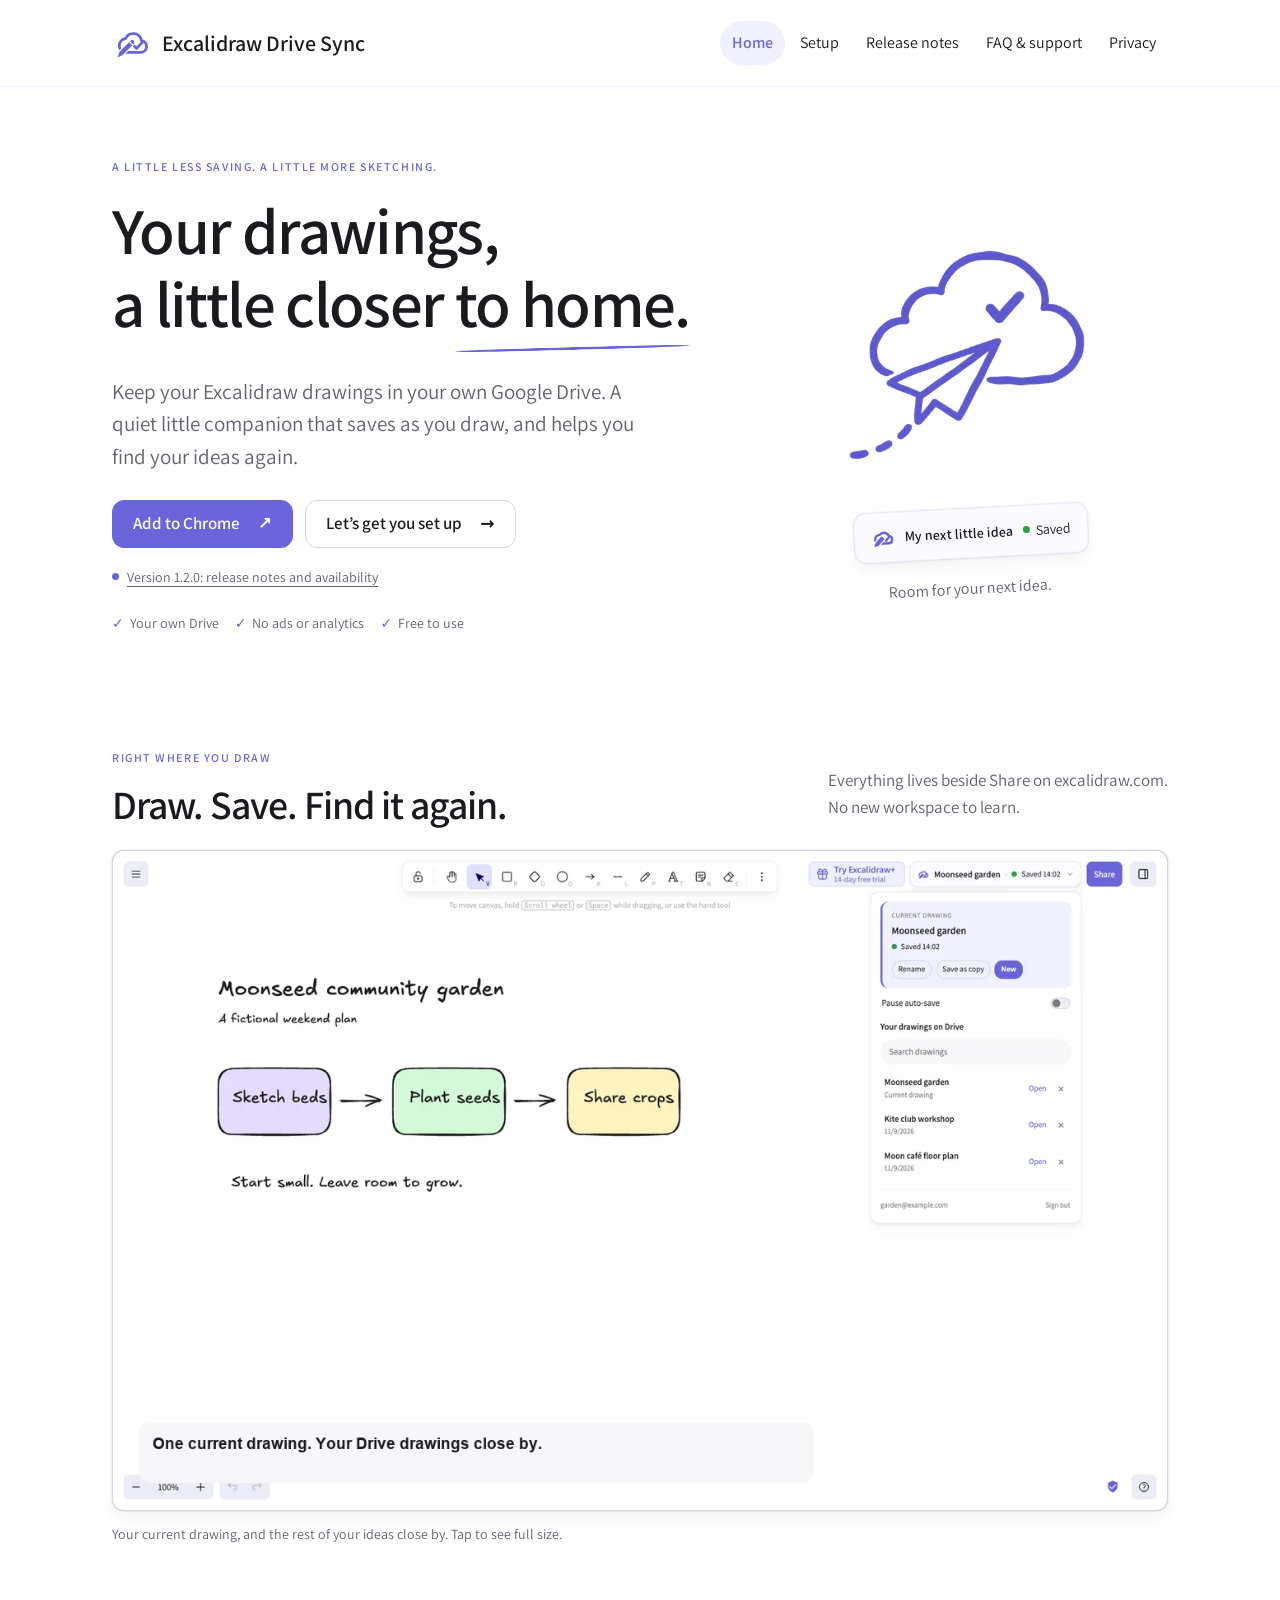
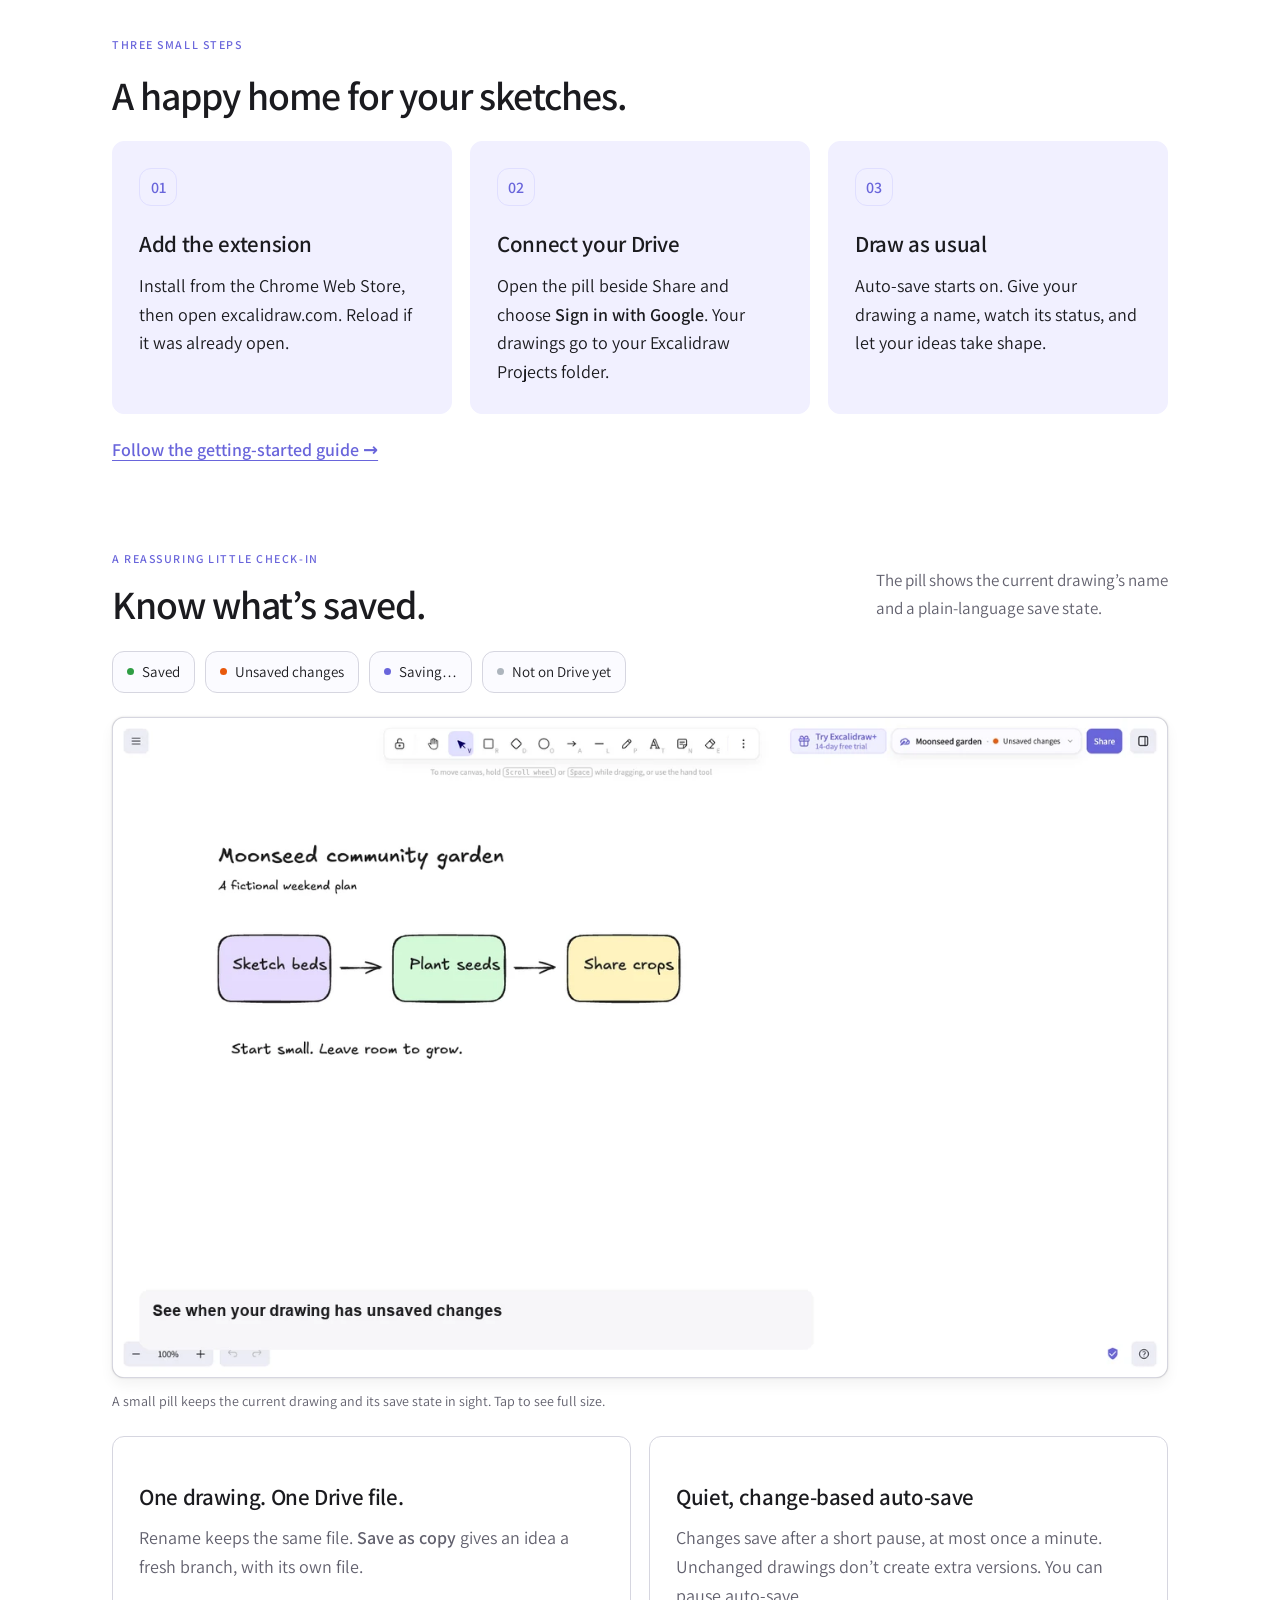
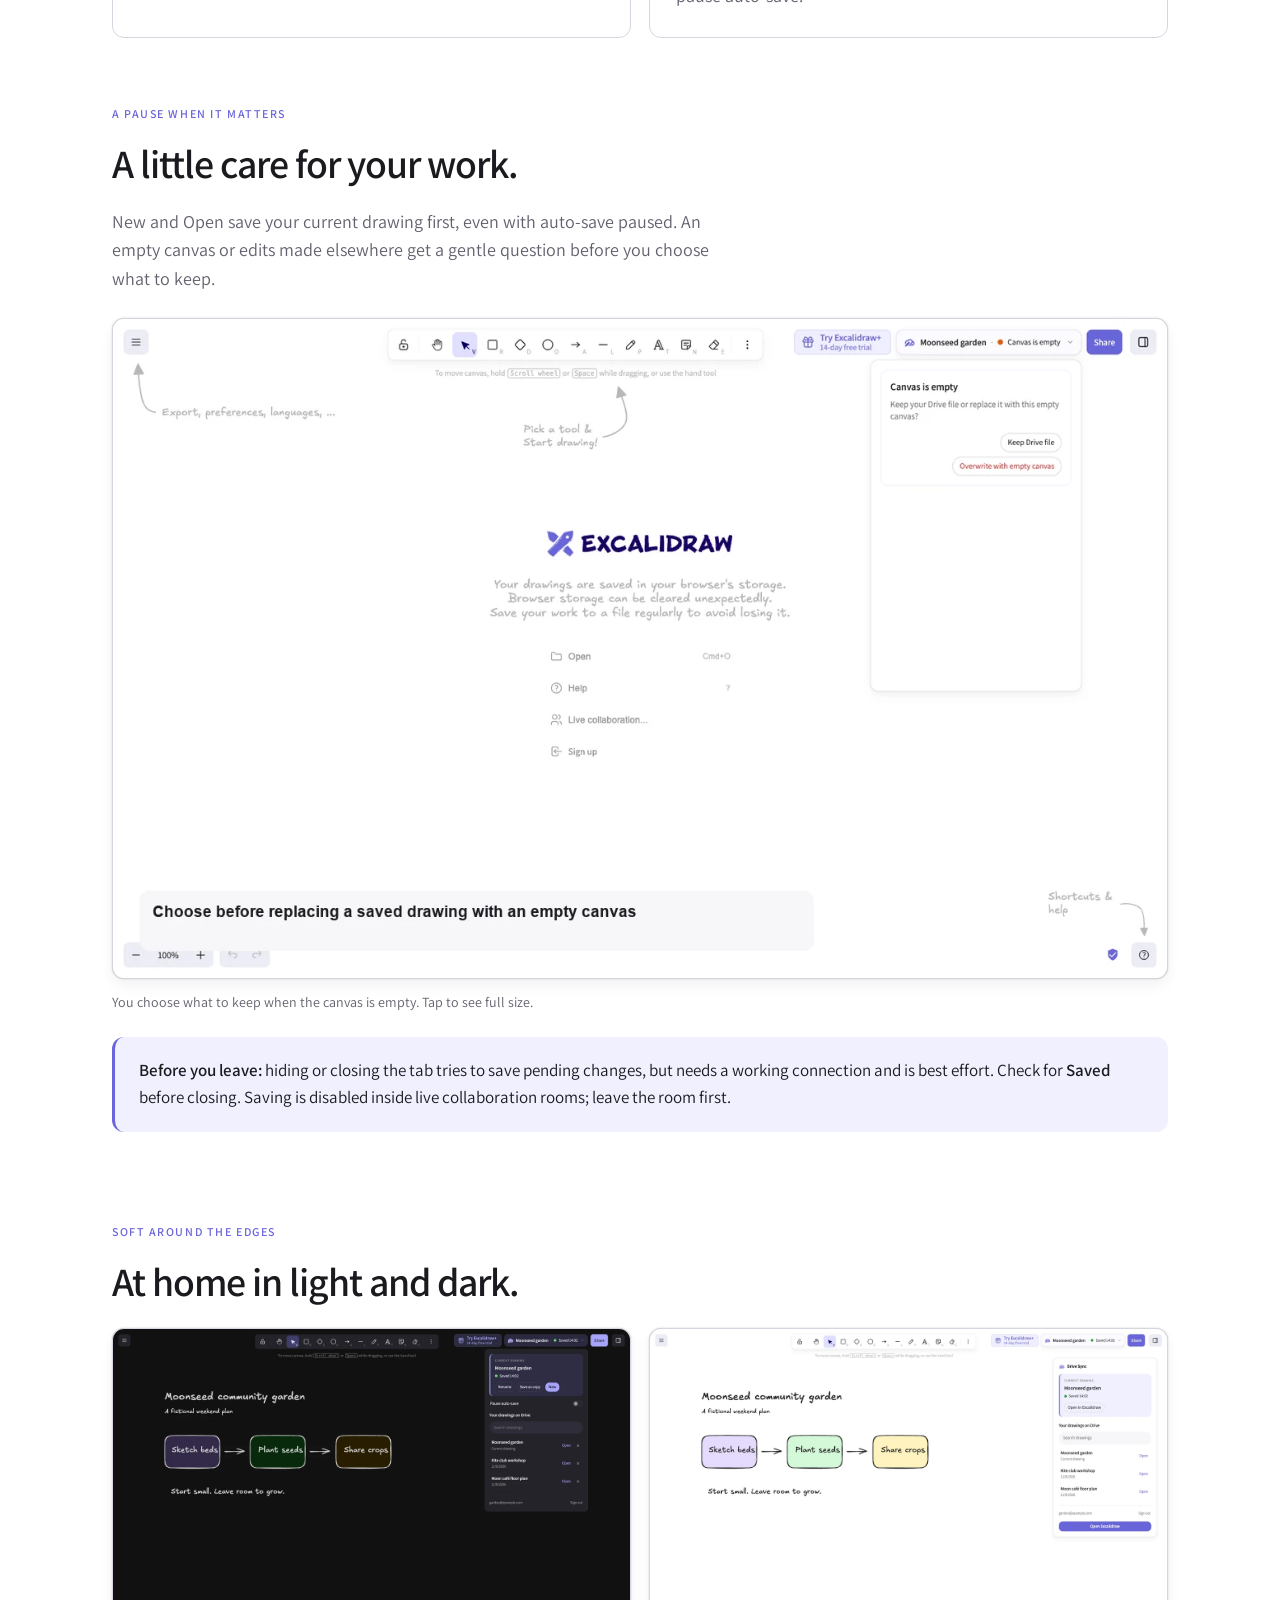
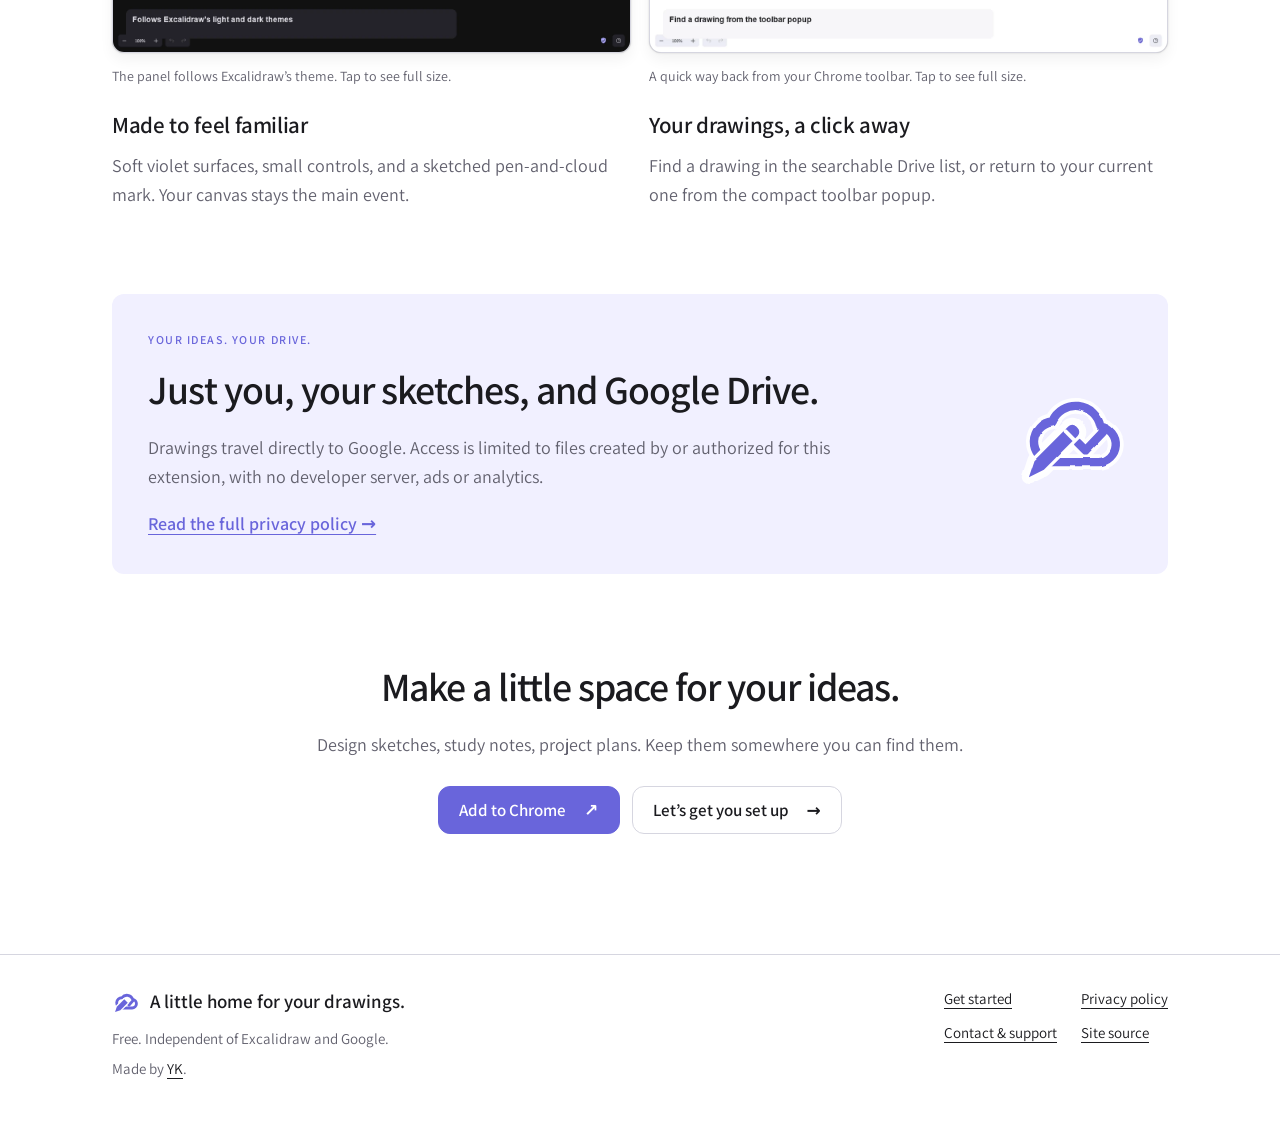
==== commit 7d1c3446: "no-mistakes(document): Consolidate release guidance and fix whitespace" ====
--- a/index.html
+++ b/index.html
@@ -11,7 +11,7 @@
 </head>
 <body><a class="skip-link" href="#main">Skip to content</a>
 <header class="site-header"><div class="wrap"><a class="brand" href="index.html"><img src="assets/img/icon-v3-sketch-final.svg" width="40" height="40" alt="">Excalidraw Drive Sync</a><nav aria-label="Main"><ul><li><a href="index.html" aria-current="page">Home</a></li><li><a href="setup.html">Setup</a></li><li><a href="release-notes.html">Release notes</a></li><li><a href="faq.html">FAQ &amp; support</a></li><li><a href="privacy.html">Privacy</a></li></ul></nav></div></header>
-<main id="main"><section class="hero wrap"><div><p class="eyebrow">A little less saving. A little more sketching.</p><h1>Your drawings, <br>a little closer <span class="underlined">to home.</span></h1><p class="lead">Keep your Excalidraw drawings in your own Google Drive. A quiet little companion that saves as you draw, and helps you find your ideas again.</p><div class="btn-row"><a class="btn btn-primary" href="https://chromewebstore.google.com/detail/excalidraw-drive-sync/okpilcbnakdgjkckgehclioljodklocm">Add to Chrome <span aria-hidden="true">↗</span></a><a class="btn btn-quiet" href="setup.html">Let’s get you set up <span aria-hidden="true">→</span></a></div><p class="release-line"><span class="dot"></span> <a href="release-notes.html#v1-2-0">1.2.0 is rolling out on the Chrome Web Store</a></p><ul class="badges" aria-label="At a glance"><li>Your own Drive</li><li>No ads or analytics</li><li>Free to use</li></ul></div><div class="hero-art"><img class="doodle" src="assets/img/doodle-cloud-plane.webp" width="320" height="321" alt="A sketched violet paper plane flying toward a cloud with a check mark."><div class="sample-pill"><img src="assets/img/icon-small-sketch.svg" width="24" height="24" alt=""><strong>My next little idea</strong><span><i class="dot saved"></i> Saved</span></div><p class="art-note">Room for your next idea.</p></div></section>
+<main id="main"><section class="hero wrap"><div><p class="eyebrow">A little less saving. A little more sketching.</p><h1>Your drawings, <br>a little closer <span class="underlined">to home.</span></h1><p class="lead">Keep your Excalidraw drawings in your own Google Drive. A quiet little companion that saves as you draw, and helps you find your ideas again.</p><div class="btn-row"><a class="btn btn-primary" href="https://chromewebstore.google.com/detail/excalidraw-drive-sync/okpilcbnakdgjkckgehclioljodklocm">Add to Chrome <span aria-hidden="true">↗</span></a><a class="btn btn-quiet" href="setup.html">Let’s get you set up <span aria-hidden="true">→</span></a></div><p class="release-line"><span class="dot"></span> <a href="release-notes.html#v1-2-0">Version 1.2.0: release notes and availability</a></p><ul class="badges" aria-label="At a glance"><li>Your own Drive</li><li>No ads or analytics</li><li>Free to use</li></ul></div><div class="hero-art"><img class="doodle" src="assets/img/doodle-cloud-plane.webp" width="320" height="321" alt="A sketched violet paper plane flying toward a cloud with a check mark."><div class="sample-pill"><img src="assets/img/icon-small-sketch.svg" width="24" height="24" alt=""><strong>My next little idea</strong><span><i class="dot saved"></i> Saved</span></div><p class="art-note">Room for your next idea.</p></div></section>
 <section class="section wrap"><div class="section-heading"><div><p class="eyebrow">Right where you draw</p><h2>Draw. Save. Find it again.</h2></div><p>Everything lives beside Share on excalidraw.com. <br>No new workspace to learn.</p></div><figure><a class="image-link" href="assets/img/screenshot-02-panel.webp" aria-label="View full-size screenshot: Your current drawing, and the rest of your ideas close by."><img class="shot" src="assets/img/screenshot-02-panel.webp" width="1280" height="800" loading="lazy" alt="Excalidraw showing the Moonseed garden drawing, a Saved 14:02 status pill, and the open Drive panel with Rename, Save as copy, New, pause auto-save and a searchable drawing list."></a><figcaption>Your current drawing, and the rest of your ideas close by. <span>Tap to see full size.</span></figcaption></figure></section>
 <section class="section wrap"><p class="eyebrow">Three small steps</p><h2>A happy home for your sketches.</h2><div class="grid-3"><article class="card"><span class="step-num">01</span><h3>Add the extension</h3><p>Install from the Chrome Web Store, then open excalidraw.com. Reload if it was already open.</p></article><article class="card"><span class="step-num">02</span><h3>Connect your Drive</h3><p>Open the pill beside Share and choose <strong>Sign in with Google</strong>. Your drawings go to your Excalidraw Projects folder.</p></article><article class="card"><span class="step-num">03</span><h3>Draw as usual</h3><p>Auto-save starts on. Give your drawing a name, watch its status, and let your ideas take shape.</p></article></div><p class="section-link"><a href="setup.html">Follow the getting-started guide <span aria-hidden="true">→</span></a></p></section>
 <section class="section wrap"><div class="section-heading"><div><p class="eyebrow">A reassuring little check-in</p><h2>Know what’s saved.</h2></div><p>The pill shows the current drawing’s name <br>and a plain-language save state.</p></div><div class="states" aria-label="Save states"><span><i class="dot saved"></i>Saved</span><span><i class="dot unsaved"></i>Unsaved changes</span><span><i class="dot"></i>Saving…</span><span><i class="dot none"></i>Not on Drive yet</span></div><figure><a class="image-link" href="assets/img/screenshot-01-pill.webp" aria-label="View full-size screenshot: A small pill keeps the current drawing and its save state in sight."><img class="shot" src="assets/img/screenshot-01-pill.webp" width="1280" height="800" loading="lazy" alt="The save-status pill beside Share names Moonseed garden and shows an orange dot with Unsaved changes above a hand-drawn garden plan."></a><figcaption>A small pill keeps the current drawing and its save state in sight. <span>Tap to see full size.</span></figcaption></figure><div class="grid"><article class="card"><h3>One drawing. One Drive file.</h3><p>Rename keeps the same file. <strong>Save as copy</strong> gives an idea a fresh branch, with its own file.</p></article><article class="card"><h3>Quiet, change-based auto-save</h3><p>Changes save after a short pause, at most once a minute. Unchanged drawings don’t create extra versions. You can pause auto-save.</p></article></div></section>
@@ -20,4 +20,4 @@
 <section class="section wrap"><div class="callout"><div><p class="eyebrow">Your ideas. Your Drive.</p><h2>Just you, your sketches, and Google Drive.</h2><p>Drawings travel directly to Google. Access is limited to files created by or authorized for this extension, with no developer server, ads or analytics.</p><a href="privacy.html">Read the full privacy policy <span aria-hidden="true">→</span></a></div><img src="assets/img/icon-v3-sketch-final.svg" width="120" height="120" alt=""></div></section>
 <section class="section wrap final-cta"><h2>Make a little space for your ideas.</h2><p>Design sketches, study notes, project plans. Keep them somewhere you can find them.</p><div class="btn-row"><a class="btn btn-primary" href="https://chromewebstore.google.com/detail/excalidraw-drive-sync/okpilcbnakdgjkckgehclioljodklocm">Add to Chrome <span aria-hidden="true">↗</span></a><a class="btn btn-quiet" href="setup.html">Let’s get you set up <span aria-hidden="true">→</span></a></div></section></main>
 <footer class="site-footer"><div class="wrap"><div><a class="brand footer-brand" href="index.html"><img src="assets/img/icon-small-sketch.svg" width="28" height="28" alt="">A little home for your drawings.</a><p>Free. Independent of Excalidraw and Google.</p><p>Made by <a href="https://kengblog.com/">YK</a>.</p></div><nav aria-label="Footer"><ul><li><a href="setup.html">Get started</a></li><li><a href="privacy.html">Privacy policy</a></li><li><a href="https://kengblog.com/contact.html">Contact &amp; support</a></li><li><a href="https://github.com/yck2024/excalidraw-drive-sync-guide">Site source</a></li></ul></nav></div></footer>
-</body></html>+</body></html>
--- a/assets/css/tokens.css
+++ b/assets/css/tokens.css
@@ -1,5 +1,6 @@
-/* Excalidraw Drive Sync design tokens. Generated from tokens.json (approved Soft direction, ADR 0010-0018).
-   Scope: the extension's shadow root (:host) on excalidraw.com and the popup document (:root). */
+/* Snapshot of the extension's generated design tokens; upstream provenance is in README.md.
+   Preserve generated values from upstream tokens.json rather than editing them here.
+   This guide uses :root; :host selectors are retained from the extension stylesheet. */
 :host, :root {
   --eds-font-ui: 13px;
   --eds-font-pill: 13.33px;
@@ -88,7 +89,7 @@
   --eds-chip-border: #3f3e4d;
 }
 
-/* popup: no Excalidraw around it, so it follows the system (ADR 0013) */
+/* The guide, like the extension popup, follows system appearance. */
 @media (prefers-color-scheme: dark) {
   :root:not([data-theme="light"]) {
     --eds-accent: #a8a5ff;
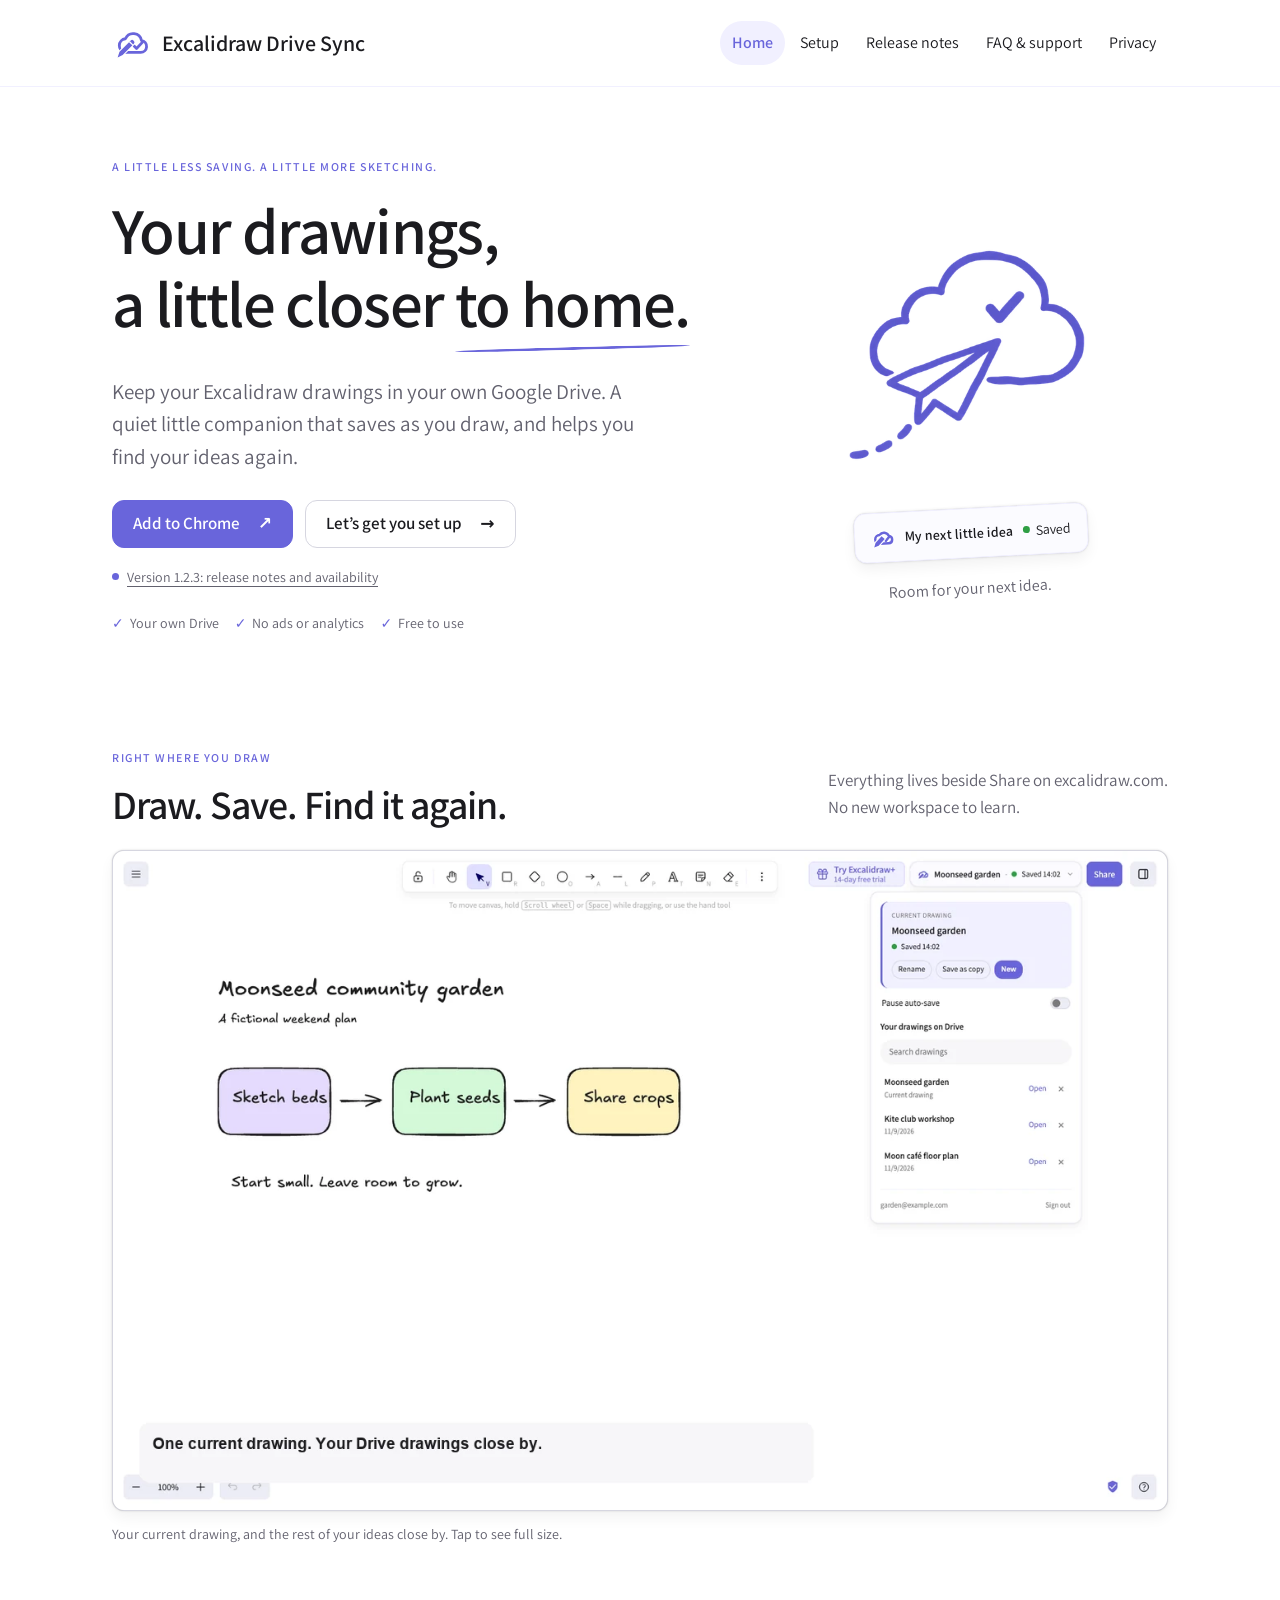
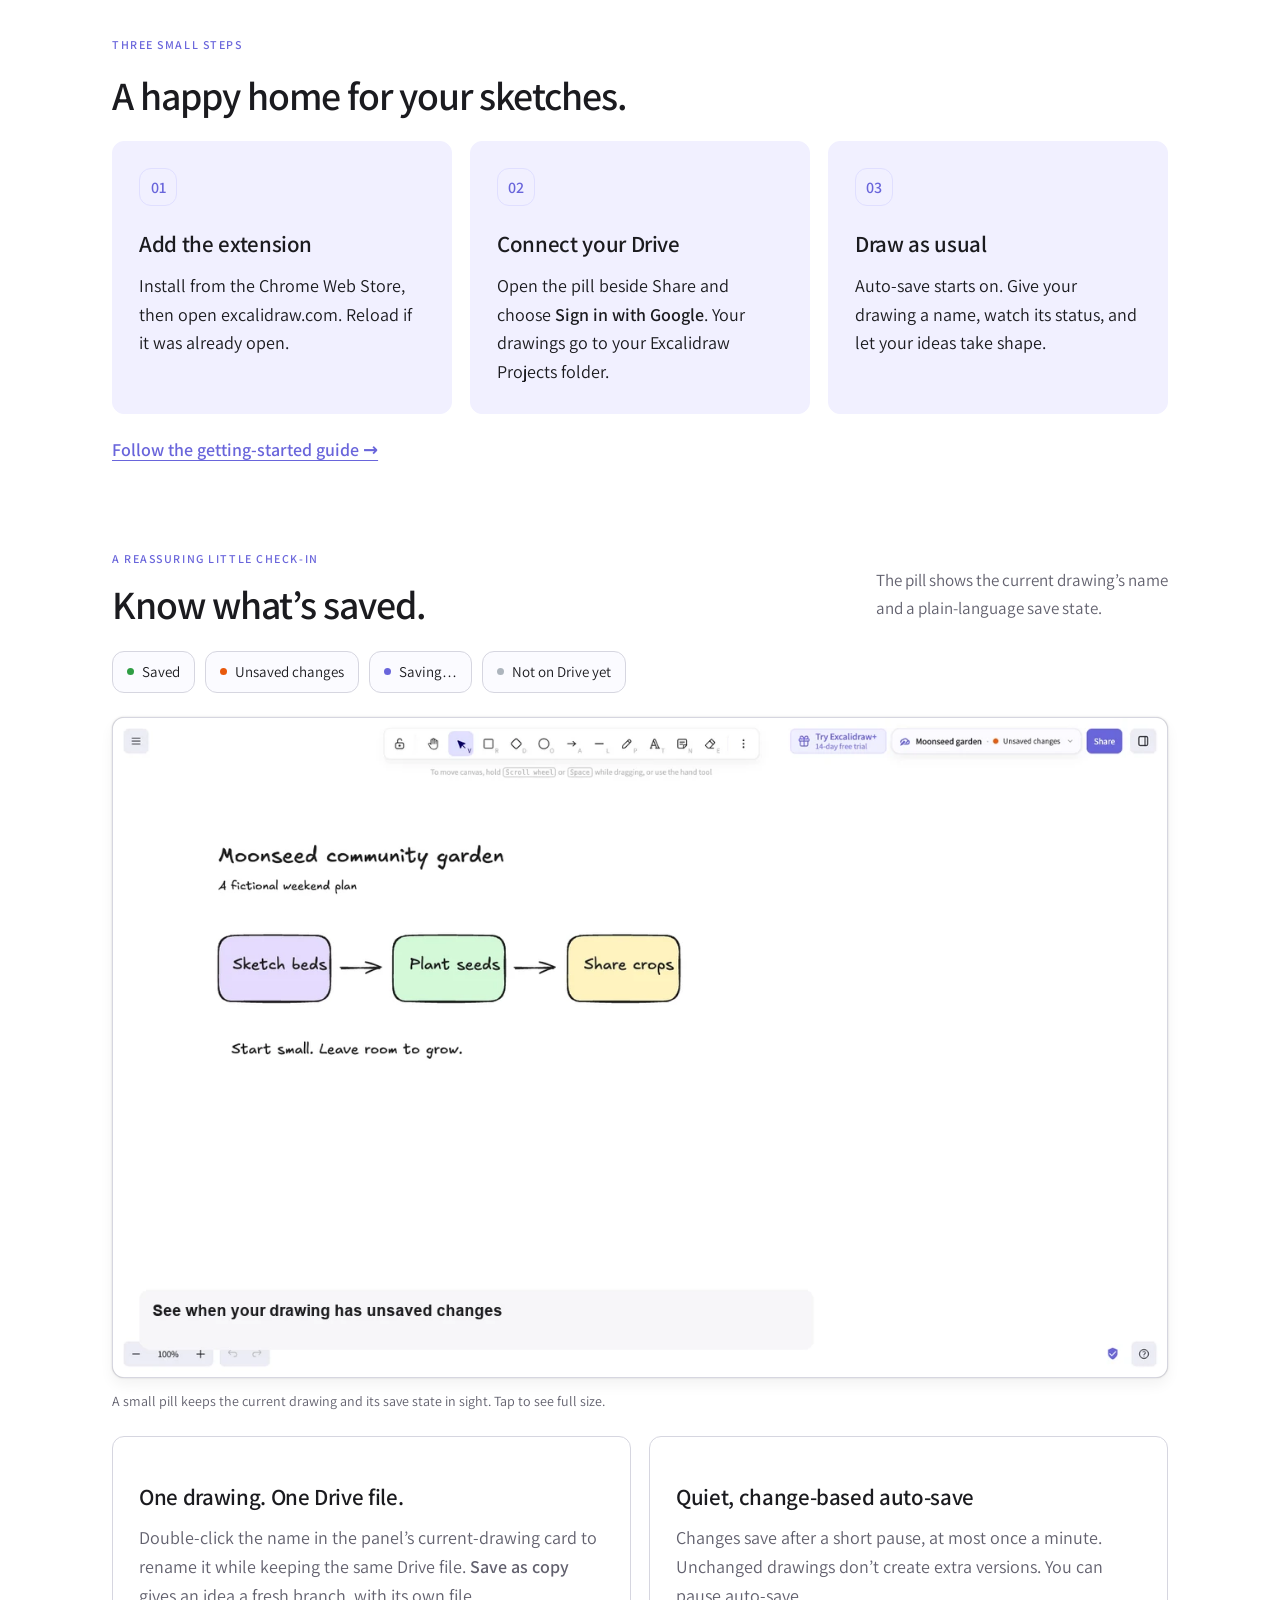
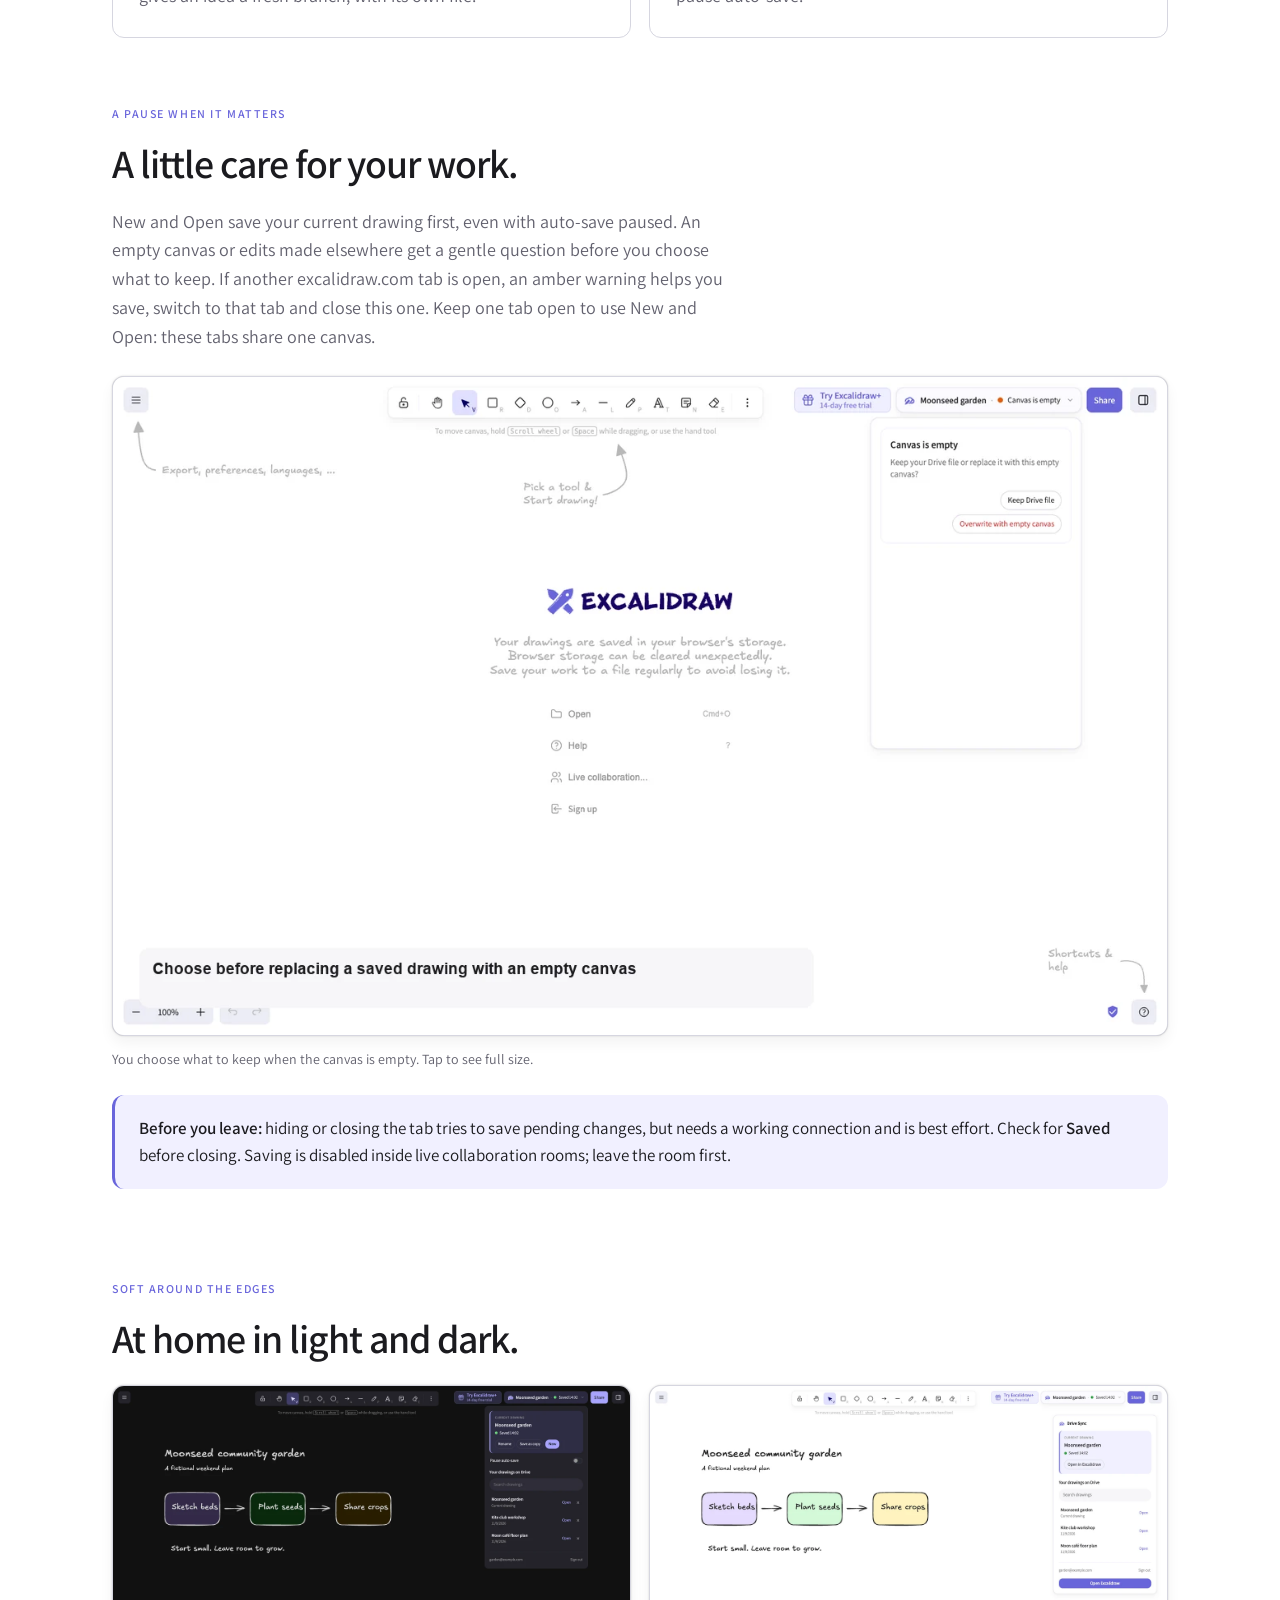
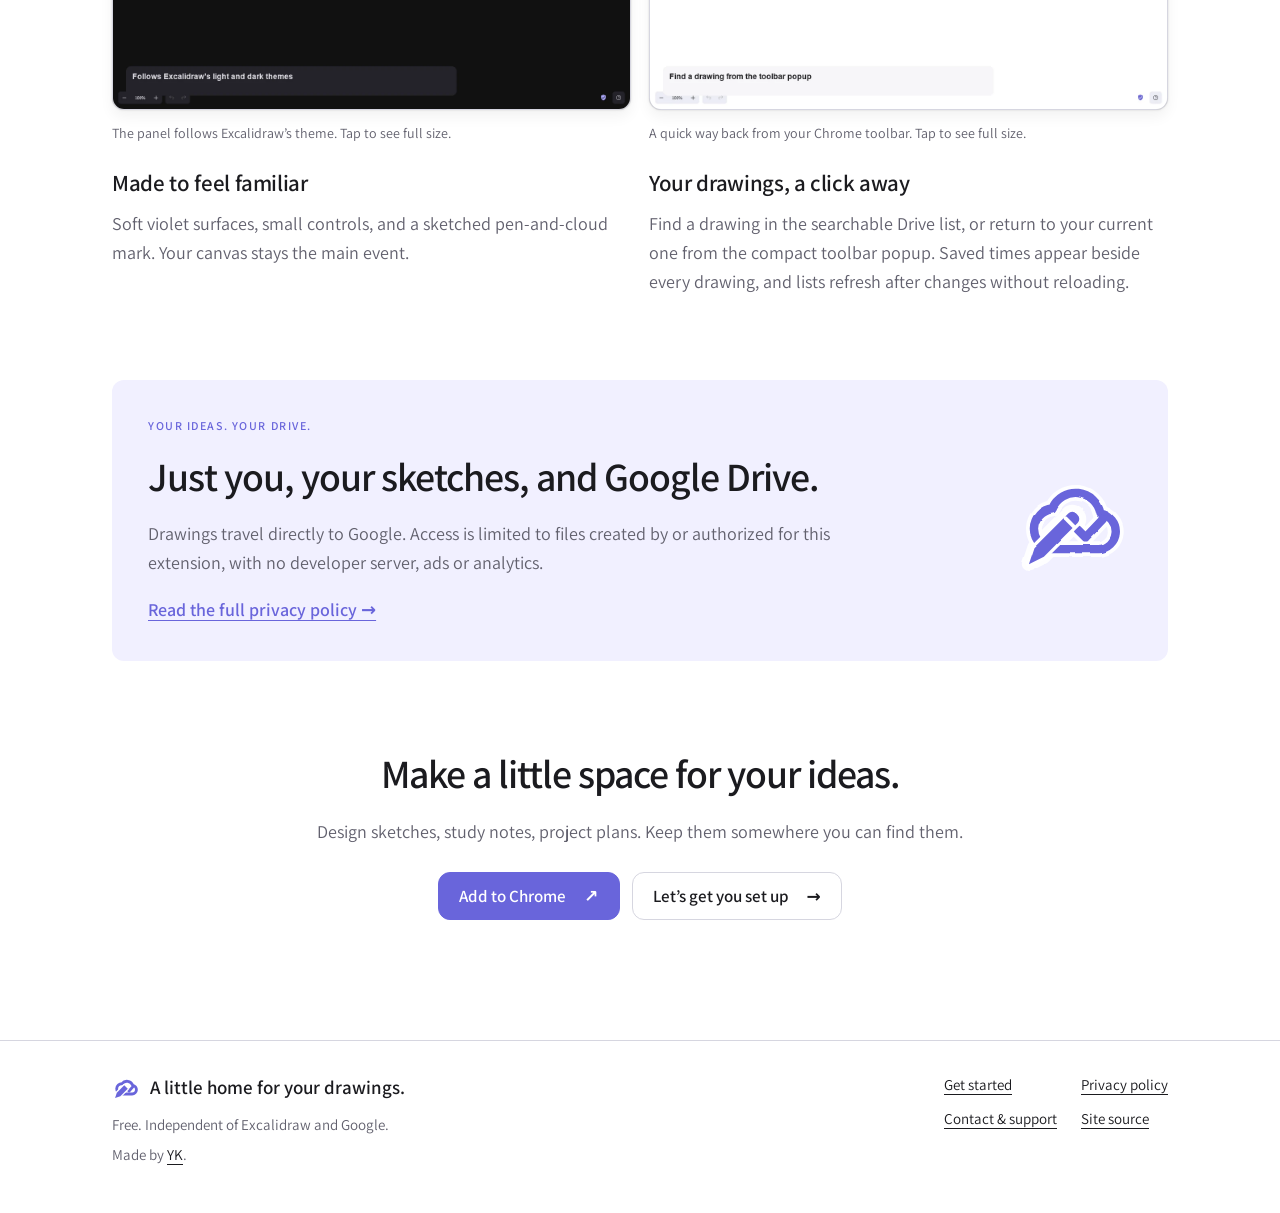
==== commit 55372a66: "docs: prepare public guide for version 1.2.3" ====
--- a/index.html
+++ b/index.html
@@ -11,12 +11,12 @@
 </head>
 <body><a class="skip-link" href="#main">Skip to content</a>
 <header class="site-header"><div class="wrap"><a class="brand" href="index.html"><img src="assets/img/icon-v3-sketch-final.svg" width="40" height="40" alt="">Excalidraw Drive Sync</a><nav aria-label="Main"><ul><li><a href="index.html" aria-current="page">Home</a></li><li><a href="setup.html">Setup</a></li><li><a href="release-notes.html">Release notes</a></li><li><a href="faq.html">FAQ &amp; support</a></li><li><a href="privacy.html">Privacy</a></li></ul></nav></div></header>
-<main id="main"><section class="hero wrap"><div><p class="eyebrow">A little less saving. A little more sketching.</p><h1>Your drawings, <br>a little closer <span class="underlined">to home.</span></h1><p class="lead">Keep your Excalidraw drawings in your own Google Drive. A quiet little companion that saves as you draw, and helps you find your ideas again.</p><div class="btn-row"><a class="btn btn-primary" href="https://chromewebstore.google.com/detail/excalidraw-drive-sync/okpilcbnakdgjkckgehclioljodklocm">Add to Chrome <span aria-hidden="true">↗</span></a><a class="btn btn-quiet" href="setup.html">Let’s get you set up <span aria-hidden="true">→</span></a></div><p class="release-line"><span class="dot"></span> <a href="release-notes.html#v1-2-0">Version 1.2.0: release notes and availability</a></p><ul class="badges" aria-label="At a glance"><li>Your own Drive</li><li>No ads or analytics</li><li>Free to use</li></ul></div><div class="hero-art"><img class="doodle" src="assets/img/doodle-cloud-plane.webp" width="320" height="321" alt="A sketched violet paper plane flying toward a cloud with a check mark."><div class="sample-pill"><img src="assets/img/icon-small-sketch.svg" width="24" height="24" alt=""><strong>My next little idea</strong><span><i class="dot saved"></i> Saved</span></div><p class="art-note">Room for your next idea.</p></div></section>
+<main id="main"><section class="hero wrap"><div><p class="eyebrow">A little less saving. A little more sketching.</p><h1>Your drawings, <br>a little closer <span class="underlined">to home.</span></h1><p class="lead">Keep your Excalidraw drawings in your own Google Drive. A quiet little companion that saves as you draw, and helps you find your ideas again.</p><div class="btn-row"><a class="btn btn-primary" href="https://chromewebstore.google.com/detail/excalidraw-drive-sync/okpilcbnakdgjkckgehclioljodklocm">Add to Chrome <span aria-hidden="true">↗</span></a><a class="btn btn-quiet" href="setup.html">Let’s get you set up <span aria-hidden="true">→</span></a></div><p class="release-line"><span class="dot"></span> <a href="release-notes.html#v1-2-3">Version 1.2.3: release notes and availability</a></p><ul class="badges" aria-label="At a glance"><li>Your own Drive</li><li>No ads or analytics</li><li>Free to use</li></ul></div><div class="hero-art"><img class="doodle" src="assets/img/doodle-cloud-plane.webp" width="320" height="321" alt="A sketched violet paper plane flying toward a cloud with a check mark."><div class="sample-pill"><img src="assets/img/icon-small-sketch.svg" width="24" height="24" alt=""><strong>My next little idea</strong><span><i class="dot saved"></i> Saved</span></div><p class="art-note">Room for your next idea.</p></div></section>
 <section class="section wrap"><div class="section-heading"><div><p class="eyebrow">Right where you draw</p><h2>Draw. Save. Find it again.</h2></div><p>Everything lives beside Share on excalidraw.com. <br>No new workspace to learn.</p></div><figure><a class="image-link" href="assets/img/screenshot-02-panel.webp" aria-label="View full-size screenshot: Your current drawing, and the rest of your ideas close by."><img class="shot" src="assets/img/screenshot-02-panel.webp" width="1280" height="800" loading="lazy" alt="Excalidraw showing the Moonseed garden drawing, a Saved 14:02 status pill, and the open Drive panel with Rename, Save as copy, New, pause auto-save and a searchable drawing list."></a><figcaption>Your current drawing, and the rest of your ideas close by. <span>Tap to see full size.</span></figcaption></figure></section>
 <section class="section wrap"><p class="eyebrow">Three small steps</p><h2>A happy home for your sketches.</h2><div class="grid-3"><article class="card"><span class="step-num">01</span><h3>Add the extension</h3><p>Install from the Chrome Web Store, then open excalidraw.com. Reload if it was already open.</p></article><article class="card"><span class="step-num">02</span><h3>Connect your Drive</h3><p>Open the pill beside Share and choose <strong>Sign in with Google</strong>. Your drawings go to your Excalidraw Projects folder.</p></article><article class="card"><span class="step-num">03</span><h3>Draw as usual</h3><p>Auto-save starts on. Give your drawing a name, watch its status, and let your ideas take shape.</p></article></div><p class="section-link"><a href="setup.html">Follow the getting-started guide <span aria-hidden="true">→</span></a></p></section>
-<section class="section wrap"><div class="section-heading"><div><p class="eyebrow">A reassuring little check-in</p><h2>Know what’s saved.</h2></div><p>The pill shows the current drawing’s name <br>and a plain-language save state.</p></div><div class="states" aria-label="Save states"><span><i class="dot saved"></i>Saved</span><span><i class="dot unsaved"></i>Unsaved changes</span><span><i class="dot"></i>Saving…</span><span><i class="dot none"></i>Not on Drive yet</span></div><figure><a class="image-link" href="assets/img/screenshot-01-pill.webp" aria-label="View full-size screenshot: A small pill keeps the current drawing and its save state in sight."><img class="shot" src="assets/img/screenshot-01-pill.webp" width="1280" height="800" loading="lazy" alt="The save-status pill beside Share names Moonseed garden and shows an orange dot with Unsaved changes above a hand-drawn garden plan."></a><figcaption>A small pill keeps the current drawing and its save state in sight. <span>Tap to see full size.</span></figcaption></figure><div class="grid"><article class="card"><h3>One drawing. One Drive file.</h3><p>Rename keeps the same file. <strong>Save as copy</strong> gives an idea a fresh branch, with its own file.</p></article><article class="card"><h3>Quiet, change-based auto-save</h3><p>Changes save after a short pause, at most once a minute. Unchanged drawings don’t create extra versions. You can pause auto-save.</p></article></div></section>
-<section class="section wrap"><p class="eyebrow">A pause when it matters</p><h2>A little care for your work.</h2><p class="section-intro">New and Open save your current drawing first, even with auto-save paused. An empty canvas or edits made elsewhere get a gentle question before you choose what to keep.</p><figure><a class="image-link" href="assets/img/screenshot-03-safety.webp" aria-label="View full-size screenshot: You choose what to keep when the canvas is empty."><img class="shot" src="assets/img/screenshot-03-safety.webp" width="1280" height="800" loading="lazy" alt="The in-panel Canvas is empty question offers Keep Drive file or Overwrite with empty canvas before replacing a saved drawing."></a><figcaption>You choose what to keep when the canvas is empty. <span>Tap to see full size.</span></figcaption></figure><aside class="note"><strong>Before you leave:</strong> hiding or closing the tab tries to save pending changes, but needs a working connection and is best effort. Check for <strong>Saved</strong> before closing. Saving is disabled inside live collaboration rooms; leave the room first.</aside></section>
-<section class="section wrap"><p class="eyebrow">Soft around the edges</p><h2>At home in light and dark.</h2><div class="grid"><div><figure><a class="image-link" href="assets/img/screenshot-04-dark.webp" aria-label="View full-size screenshot: The panel follows Excalidraw’s theme."><img class="shot" src="assets/img/screenshot-04-dark.webp" width="1280" height="800" loading="lazy" alt="Excalidraw in dark mode with a violet-tinted current-drawing card, saved status, search field and Drive drawing list."></a><figcaption>The panel follows Excalidraw’s theme. <span>Tap to see full size.</span></figcaption></figure><h3>Made to feel familiar</h3><p>Soft violet surfaces, small controls, and a sketched pen-and-cloud mark. Your canvas stays the main event.</p></div><div><figure><a class="image-link" href="assets/img/screenshot-05-popup.webp" aria-label="View full-size screenshot: A quick way back from your Chrome toolbar."><img class="shot" src="assets/img/screenshot-05-popup.webp" width="1280" height="800" loading="lazy" alt="The compact Chrome toolbar popup shows the current Moonseed garden drawing, an Open in Excalidraw action and a searchable list of Drive drawings."></a><figcaption>A quick way back from your Chrome toolbar. <span>Tap to see full size.</span></figcaption></figure><h3>Your drawings, a click away</h3><p>Find a drawing in the searchable Drive list, or return to your current one from the compact toolbar popup.</p></div></div></section>
+<section class="section wrap"><div class="section-heading"><div><p class="eyebrow">A reassuring little check-in</p><h2>Know what’s saved.</h2></div><p>The pill shows the current drawing’s name <br>and a plain-language save state.</p></div><div class="states" aria-label="Save states"><span><i class="dot saved"></i>Saved</span><span><i class="dot unsaved"></i>Unsaved changes</span><span><i class="dot"></i>Saving…</span><span><i class="dot none"></i>Not on Drive yet</span></div><figure><a class="image-link" href="assets/img/screenshot-01-pill.webp" aria-label="View full-size screenshot: A small pill keeps the current drawing and its save state in sight."><img class="shot" src="assets/img/screenshot-01-pill.webp" width="1280" height="800" loading="lazy" alt="The save-status pill beside Share names Moonseed garden and shows an orange dot with Unsaved changes above a hand-drawn garden plan."></a><figcaption>A small pill keeps the current drawing and its save state in sight. <span>Tap to see full size.</span></figcaption></figure><div class="grid"><article class="card"><h3>One drawing. One Drive file.</h3><p>Double-click the name in the panel’s current-drawing card to rename it while keeping the same Drive file. <strong>Save as copy</strong> gives an idea a fresh branch, with its own file.</p></article><article class="card"><h3>Quiet, change-based auto-save</h3><p>Changes save after a short pause, at most once a minute. Unchanged drawings don’t create extra versions. You can pause auto-save.</p></article></div></section>
+<section class="section wrap"><p class="eyebrow">A pause when it matters</p><h2>A little care for your work.</h2><p class="section-intro">New and Open save your current drawing first, even with auto-save paused. An empty canvas or edits made elsewhere get a gentle question before you choose what to keep. If another excalidraw.com tab is open, an amber warning helps you save, switch to that tab and close this one. Keep one tab open to use New and Open: these tabs share one canvas.</p><figure><a class="image-link" href="assets/img/screenshot-03-safety.webp" aria-label="View full-size screenshot: You choose what to keep when the canvas is empty."><img class="shot" src="assets/img/screenshot-03-safety.webp" width="1280" height="800" loading="lazy" alt="The in-panel Canvas is empty question offers Keep Drive file or Overwrite with empty canvas before replacing a saved drawing."></a><figcaption>You choose what to keep when the canvas is empty. <span>Tap to see full size.</span></figcaption></figure><aside class="note"><strong>Before you leave:</strong> hiding or closing the tab tries to save pending changes, but needs a working connection and is best effort. Check for <strong>Saved</strong> before closing. Saving is disabled inside live collaboration rooms; leave the room first.</aside></section>
+<section class="section wrap"><p class="eyebrow">Soft around the edges</p><h2>At home in light and dark.</h2><div class="grid"><div><figure><a class="image-link" href="assets/img/screenshot-04-dark.webp" aria-label="View full-size screenshot: The panel follows Excalidraw’s theme."><img class="shot" src="assets/img/screenshot-04-dark.webp" width="1280" height="800" loading="lazy" alt="Excalidraw in dark mode with a violet-tinted current-drawing card, saved status, search field and Drive drawing list."></a><figcaption>The panel follows Excalidraw’s theme. <span>Tap to see full size.</span></figcaption></figure><h3>Made to feel familiar</h3><p>Soft violet surfaces, small controls, and a sketched pen-and-cloud mark. Your canvas stays the main event.</p></div><div><figure><a class="image-link" href="assets/img/screenshot-05-popup.webp" aria-label="View full-size screenshot: A quick way back from your Chrome toolbar."><img class="shot" src="assets/img/screenshot-05-popup.webp" width="1280" height="800" loading="lazy" alt="The compact Chrome toolbar popup shows the current Moonseed garden drawing, an Open in Excalidraw action and a searchable list of Drive drawings."></a><figcaption>A quick way back from your Chrome toolbar. <span>Tap to see full size.</span></figcaption></figure><h3>Your drawings, a click away</h3><p>Find a drawing in the searchable Drive list, or return to your current one from the compact toolbar popup. Saved times appear beside every drawing, and lists refresh after changes without reloading.</p></div></div></section>
 <section class="section wrap"><div class="callout"><div><p class="eyebrow">Your ideas. Your Drive.</p><h2>Just you, your sketches, and Google Drive.</h2><p>Drawings travel directly to Google. Access is limited to files created by or authorized for this extension, with no developer server, ads or analytics.</p><a href="privacy.html">Read the full privacy policy <span aria-hidden="true">→</span></a></div><img src="assets/img/icon-v3-sketch-final.svg" width="120" height="120" alt=""></div></section>
 <section class="section wrap final-cta"><h2>Make a little space for your ideas.</h2><p>Design sketches, study notes, project plans. Keep them somewhere you can find them.</p><div class="btn-row"><a class="btn btn-primary" href="https://chromewebstore.google.com/detail/excalidraw-drive-sync/okpilcbnakdgjkckgehclioljodklocm">Add to Chrome <span aria-hidden="true">↗</span></a><a class="btn btn-quiet" href="setup.html">Let’s get you set up <span aria-hidden="true">→</span></a></div></section></main>
 <footer class="site-footer"><div class="wrap"><div><a class="brand footer-brand" href="index.html"><img src="assets/img/icon-small-sketch.svg" width="28" height="28" alt="">A little home for your drawings.</a><p>Free. Independent of Excalidraw and Google.</p><p>Made by <a href="https://kengblog.com/">YK</a>.</p></div><nav aria-label="Footer"><ul><li><a href="setup.html">Get started</a></li><li><a href="privacy.html">Privacy policy</a></li><li><a href="https://kengblog.com/contact.html">Contact &amp; support</a></li><li><a href="https://github.com/yck2024/excalidraw-drive-sync-guide">Site source</a></li></ul></nav></div></footer>
